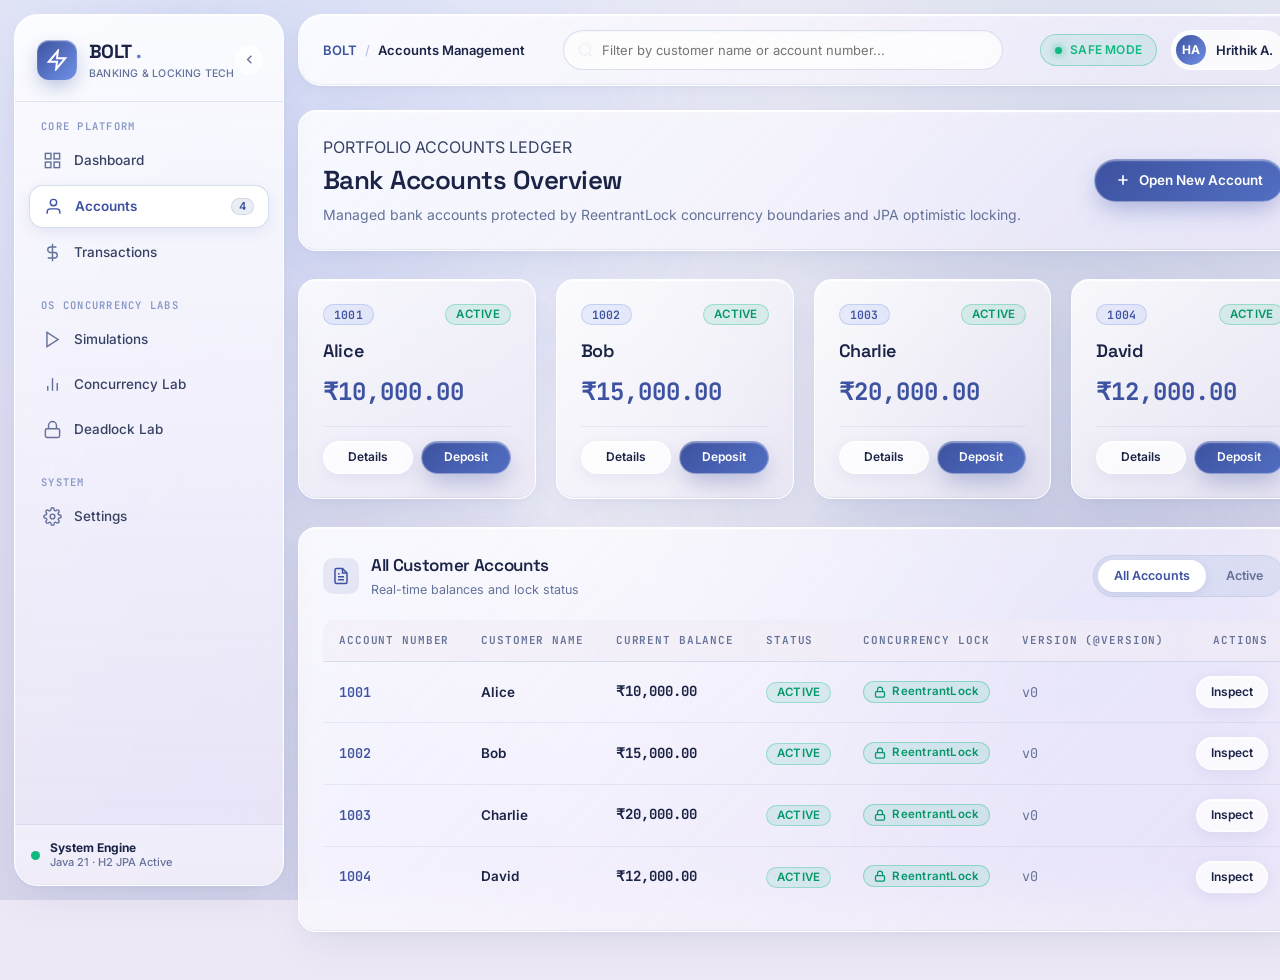
==== frontend/accounts.html @ e5c7e0c7 "Initial commit: Complete multithreaded banking and ATM simulation system (BOLT)" ====
<!DOCTYPE html>
<html lang="en">
<head>
  <meta charset="UTF-8">
  <meta name="viewport" content="width=device-width, initial-scale=1.0">
  <title>Accounts — BOLT Banking Operations</title>

  <link rel="preconnect" href="https://fonts.googleapis.com">
  <link rel="preconnect" href="https://fonts.gstatic.com" crossorigin>
  <link href="https://fonts.googleapis.com/css2?family=Inter:wght@400;500;600;700&family=JetBrains+Mono:wght@400;500;600&family=Space+Grotesk:wght@500;600;700&display=swap" rel="stylesheet">

  <link rel="stylesheet" href="css/base.css">
  <link rel="stylesheet" href="css/layout.css">
  <link rel="stylesheet" href="css/components.css">
  <link rel="stylesheet" href="css/dashboard.css">
  <link rel="stylesheet" href="css/animations.css">
  <link rel="stylesheet" href="css/responsive.css">
</head>
<body>

  <div class="apple-glass-bg" aria-hidden="true">
    <div class="glass-orb glass-orb-1"></div>
    <div class="glass-orb glass-orb-2"></div>
    <div class="glass-orb glass-orb-3"></div>
  </div>

  <div class="sidebar-backdrop"></div>

  <div class="app-layout">
    <!-- Sidebar -->
    <aside class="sidebar">
      <div class="sidebar-header">
        <a href="index.html" class="brand-link">
          <div class="brand-icon">
            <svg width="22" height="22" viewBox="0 0 24 24" fill="none" stroke="currentColor" stroke-width="2.2">
              <polygon points="13 2 3 14 12 14 11 22 21 10 12 10 13 2"></polygon>
            </svg>
          </div>
          <div class="brand-text">
            <span class="brand-title">BOLT<span class="accent">.</span></span>
            <span class="brand-subtitle">Banking & Locking Tech</span>
          </div>
        </a>
        <button class="sidebar-collapse-btn">
          <svg width="15" height="15" viewBox="0 0 24 24" fill="none" stroke="currentColor" stroke-width="2.2"><polyline points="15 18 9 12 15 6"></polyline></svg>
        </button>
      </div>

      <nav class="sidebar-nav">
        <div>
          <div class="nav-group-label">Core Platform</div>
          <ul class="nav-list">
            <li class="nav-item">
              <a href="index.html">
                <svg viewBox="0 0 24 24" fill="none" stroke="currentColor"><rect x="3" y="3" width="7" height="7"></rect><rect x="14" y="3" width="7" height="7"></rect><rect x="14" y="14" width="7" height="7"></rect><rect x="3" y="14" width="7" height="7"></rect></svg>
                <span class="nav-label">Dashboard</span>
              </a>
            </li>
            <li class="nav-item">
              <a href="accounts.html" class="active">
                <svg viewBox="0 0 24 24" fill="none" stroke="currentColor"><path d="M20 21v-2a4 4 0 0 0-4-4H8a4 4 0 0 0-4 4v2"></path><circle cx="12" cy="7" r="4"></circle></svg>
                <span class="nav-label">Accounts</span>
                <span class="badge">4</span>
              </a>
            </li>
            <li class="nav-item">
              <a href="transactions.html">
                <svg viewBox="0 0 24 24" fill="none" stroke="currentColor"><line x1="12" y1="1" x2="12" y2="23"></line><path d="M17 5H9.5a3.5 3.5 0 0 0 0 7h5a3.5 3.5 0 0 1 0 7H6"></path></svg>
                <span class="nav-label">Transactions</span>
              </a>
            </li>
          </ul>
        </div>

        <div>
          <div class="nav-group-label">OS Concurrency Labs</div>
          <ul class="nav-list">
            <li class="nav-item">
              <a href="simulations.html">
                <svg viewBox="0 0 24 24" fill="none" stroke="currentColor"><polygon points="5 3 19 12 5 21 5 3"></polygon></svg>
                <span class="nav-label">Simulations</span>
              </a>
            </li>
            <li class="nav-item">
              <a href="concurrency.html">
                <svg viewBox="0 0 24 24" fill="none" stroke="currentColor"><path d="M18 20V10"></path><path d="M12 20V4"></path><path d="M6 20v-6"></path></svg>
                <span class="nav-label">Concurrency Lab</span>
              </a>
            </li>
            <li class="nav-item">
              <a href="deadlock.html">
                <svg viewBox="0 0 24 24" fill="none" stroke="currentColor"><rect x="3" y="11" width="18" height="11" rx="2" ry="2"></rect><path d="M7 11V7a5 5 0 0 1 10 0v4"></path></svg>
                <span class="nav-label">Deadlock Lab</span>
              </a>
            </li>
          </ul>
        </div>

        <div>
          <div class="nav-group-label">System</div>
          <ul class="nav-list">
            <li class="nav-item">
              <a href="settings.html">
                <svg viewBox="0 0 24 24" fill="none" stroke="currentColor"><circle cx="12" cy="12" r="3"></circle><path d="M19.4 15a1.65 1.65 0 0 0 .33 1.82l.06.06a2 2 0 0 1 0 2.83 2 2 0 0 1-2.83 0l-.06-.06a1.65 1.65 0 0 0-1.82-.33 1.65 1.65 0 0 0-1 1.51V21a2 2 0 0 1-2 2 2 2 0 0 1-2-2v-.09A1.65 1.65 0 0 0 9 19.4a1.65 1.65 0 0 0-1.82.33l-.06.06a2 2 0 0 1-2.83 0 2 2 0 0 1 0-2.83l.06-.06a1.65 1.65 0 0 0 .33-1.82 1.65 1.65 0 0 0-1.51-1H3a2 2 0 0 1-2-2 2 2 0 0 1 2-2h.09A1.65 1.65 0 0 0 4.6 9a1.65 1.65 0 0 0-.33-1.82l-.06-.06a2 2 0 0 1 0-2.83 2 2 0 0 1 2.83 0l.06.06a1.65 1.65 0 0 0 1.82.33H9a1.65 1.65 0 0 0 1-1.51V3a2 2 0 0 1 2-2 2 2 0 0 1 2 2v.09a1.65 1.65 0 0 0 1 1.51 1.65 1.65 0 0 0 1.82-.33l.06-.06a2 2 0 0 1 2.83 0 2 2 0 0 1 0 2.83l-.06.06a1.65 1.65 0 0 0-.33 1.82V9a1.65 1.65 0 0 0 1.51 1H21a2 2 0 0 1 2 2 2 2 0 0 1-2 2h-.09a1.65 1.65 0 0 0-1.51 1z"></path></svg>
                <span class="nav-label">Settings</span>
              </a>
            </li>
          </ul>
        </div>
      </nav>

      <div class="sidebar-footer">
        <div class="system-status-indicator">
          <div class="status-dot-pulse"></div>
          <div class="system-status-text">
            <strong>System Engine</strong>
            Java 21 · H2 JPA Active
          </div>
        </div>
      </div>
    </aside>

    <!-- Main Content Area -->
    <div class="main-wrapper">
      <header class="topbar">
        <div class="topbar-left">
          <button class="mobile-menu-btn" aria-label="Open Navigation">
            <svg width="20" height="20" viewBox="0 0 24 24" fill="none" stroke="currentColor" stroke-width="2"><line x1="3" y1="12" x2="21" y2="12"></line><line x1="3" y1="6" x2="21" y2="6"></line><line x1="3" y1="18" x2="21" y2="18"></line></svg>
          </button>
          <div class="breadcrumbs">
            <span class="crumb-root">BOLT</span>
            <span class="crumb-separator">/</span>
            <span class="crumb-current">Accounts Management</span>
          </div>
        </div>

        <div class="topbar-center">
          <div class="global-search-wrapper">
            <svg class="search-icon" viewBox="0 0 24 24" fill="none" stroke="currentColor" stroke-width="2"><circle cx="11" cy="11" r="8"></circle><line x1="21" y1="21" x2="16.65" y2="16.65"></line></svg>
            <input type="text" class="search-input" id="accountSearchInput" placeholder="Filter by customer name or account number...">
          </div>
        </div>

        <div class="topbar-right">
          <div class="mode-indicator-pill safe">
            <span class="mode-indicator-dot"></span>
            <span class="mode-text">SAFE MODE</span>
          </div>
          <div class="user-avatar-btn">
            <div class="avatar-img">HA</div>
            <span class="avatar-name">Hrithik A.</span>
          </div>
        </div>
      </header>

      <main class="content-container">

        <!-- Page Header Banner -->
        <section class="glass-card animate-fade-in-up" style="margin-bottom: 28px; display: flex; justify-content: space-between; align-items: center; flex-wrap: wrap; gap: 20px;">
          <div>
            <span class="eyebrow" style="margin-bottom: 6px;">PORTFOLIO ACCOUNTS LEDGER</span>
            <h2 style="font-size: 26px; color: var(--text-heading);">Bank Accounts Overview</h2>
            <p style="font-size: 14px; color: var(--text-muted); margin-top: 4px;">Managed bank accounts protected by ReentrantLock concurrency boundaries and JPA optimistic locking.</p>
          </div>
          <div style="display: flex; gap: 12px;">
            <button class="btn btn-primary" onclick="openModal('createAccountModal')">
              <svg width="16" height="16" viewBox="0 0 24 24" fill="none" stroke="currentColor" stroke-width="2.5"><line x1="12" y1="5" x2="12" y2="19"></line><line x1="5" y1="12" x2="19" y2="12"></line></svg>
              Open New Account
            </button>
          </div>
        </section>

        <!-- Account Cards Grid -->
        <section class="stats-grid animate-fade-in-up delay-1" id="accountCardsGrid">
          <!-- Dynamically populated or rendered -->
        </section>

        <!-- Detailed Accounts Table Card -->
        <section class="glass-card animate-fade-in-up delay-2">
          <div class="card-header">
            <div class="card-title-group">
              <div class="card-icon">
                <svg width="18" height="18" viewBox="0 0 24 24" fill="none" stroke="currentColor" stroke-width="2"><path d="M14 2H6a2 2 0 0 0-2 2v16a2 2 0 0 0 2 2h12a2 2 0 0 0 2-2V8z"></path><polyline points="14 2 14 8 20 8"></polyline><line x1="16" y1="13" x2="8" y2="13"></line><line x1="16" y1="17" x2="8" y2="17"></line><polyline points="10 9 9 9 8 9"></polyline></svg>
              </div>
              <div>
                <h3 class="card-title">All Customer Accounts</h3>
                <p class="card-subtitle">Real-time balances and lock status</p>
              </div>
            </div>
            <div class="segmented-control">
              <button class="segmented-btn active" onclick="filterAccounts('ALL')">All Accounts</button>
              <button class="segmented-btn" onclick="filterAccounts('ACTIVE')">Active</button>
            </div>
          </div>

          <div class="table-responsive">
            <table class="glass-table">
              <thead>
                <tr>
                  <th>Account Number</th>
                  <th>Customer Name</th>
                  <th>Current Balance</th>
                  <th>Status</th>
                  <th>Concurrency Lock</th>
                  <th>Version (@Version)</th>
                  <th style="text-align: right;">Actions</th>
                </tr>
              </thead>
              <tbody id="accountsTableBody">
                <!-- Dynamically rendered -->
              </tbody>
            </table>
          </div>
        </section>

      </main>
    </div>
  </div>

  <!-- Create Account Modal -->
  <div class="modal-overlay" id="createAccountModal">
    <div class="modal-container">
      <div class="modal-header">
        <h3 class="modal-title">Open New Bank Account</h3>
        <button class="modal-close-btn">✕</button>
      </div>
      <form id="createAccountForm">
        <div class="modal-body">
          <div class="form-group">
            <label class="form-label">Account Number</label>
            <input type="text" class="glass-input mono" id="newAccNumber" placeholder="e.g. 1005" required>
          </div>
          <div class="form-group">
            <label class="form-label">Customer Name</label>
            <input type="text" class="glass-input" id="newCustomerName" placeholder="e.g. Elena Rostova" required>
          </div>
          <div class="form-group">
            <label class="form-label">Initial Deposit (₹)</label>
            <div class="currency-input-group">
              <span class="currency-symbol">₹</span>
              <input type="number" step="0.01" min="0" class="glass-input" id="newInitialBalance" placeholder="5000.00" required>
            </div>
          </div>
        </div>
        <div class="modal-footer">
          <button type="button" class="btn btn-ghost" onclick="closeModal('createAccountModal')">Cancel</button>
          <button type="submit" class="btn btn-primary">Create Account</button>
        </div>
      </form>
    </div>
  </div>

  <!-- Account Details Modal -->
  <div class="modal-overlay" id="accountDetailsModal">
    <div class="modal-container">
      <div class="modal-header">
        <h3 class="modal-title" id="detailsModalTitle">Account Details</h3>
        <button class="modal-close-btn">✕</button>
      </div>
      <div class="modal-body" id="detailsModalBody">
        <!-- Injected dynamically -->
      </div>
      <div class="modal-footer">
        <button class="btn btn-primary" onclick="closeModal('accountDetailsModal')">Close</button>
      </div>
    </div>
  </div>

  <div class="toast-container"></div>

  <script src="js/app.js"></script>
  <script src="js/navigation.js"></script>
  <script src="js/ui.js"></script>
  <script>
    let allAccountsData = [];

    document.addEventListener('DOMContentLoaded', async () => {
      await loadAccountsData();
      initAccountSearch();
    });

    async function loadAccountsData() {
      allAccountsData = await BoltApi.getAccounts();
      renderAccountCards(allAccountsData);
      renderAccountsTable(allAccountsData);
    }

    function renderAccountCards(accounts) {
      const grid = document.getElementById('accountCardsGrid');
      if (!grid) return;

      grid.innerHTML = accounts.map(a => `
        <div class="glass-card glass-card-interactive">
          <div style="display: flex; justify-content: space-between; align-items: flex-start; margin-bottom: 12px;">
            <span class="badge badge-type" style="font-family: 'JetBrains Mono', monospace;">${a.accountNumber}</span>
            <span class="badge badge-success">${a.accountStatus}</span>
          </div>
          <h3 style="font-size: 18px; margin-bottom: 4px; color: var(--text-heading);">${a.customerName}</h3>
          <div style="font-family: 'JetBrains Mono', monospace; font-size: 24px; font-weight: 700; color: var(--c-sapphire); margin: 8px 0 16px 0;">
            ${formatCurrency(a.balance)}
          </div>
          <div style="display: flex; gap: 8px; border-top: 1px solid rgba(173,187,218,0.25); padding-top: 14px;">
            <button class="btn btn-ghost btn-sm" style="flex: 1;" onclick="viewAccountDetails('${a.accountNumber}')">Details</button>
            <button class="btn btn-primary btn-sm" style="flex: 1;" onclick="quickDeposit('${a.accountNumber}')">Deposit</button>
          </div>
        </div>
      `).join('');
    }

    function renderAccountsTable(accounts) {
      const tbody = document.getElementById('accountsTableBody');
      if (!tbody) return;

      tbody.innerHTML = accounts.map(a => `
        <tr>
          <td class="mono" style="font-weight: 600; color: var(--c-sapphire);">${a.accountNumber}</td>
          <td style="font-weight: 600; color: var(--text-heading);">${a.customerName}</td>
          <td class="mono" style="font-weight: 700; font-size: 14px; color: var(--text-heading);">${formatCurrency(a.balance)}</td>
          <td><span class="badge badge-success">${a.accountStatus}</span></td>
          <td>
            <span class="badge badge-safe">
              <svg width="12" height="12" viewBox="0 0 24 24" fill="none" stroke="currentColor" stroke-width="2.5"><rect x="3" y="11" width="18" height="11" rx="2" ry="2"></rect><path d="M7 11V7a5 5 0 0 1 10 0v4"></path></svg>
              ReentrantLock
            </span>
          </td>
          <td class="mono" style="color: var(--text-muted);">v${a.version !== undefined ? a.version : 0}</td>
          <td style="text-align: right;">
            <button class="btn btn-ghost btn-sm" onclick="viewAccountDetails('${a.accountNumber}')">Inspect</button>
          </td>
        </tr>
      `).join('');
    }

    function initAccountSearch() {
      const input = document.getElementById('accountSearchInput');
      if (!input) return;
      input.addEventListener('input', (e) => {
        const query = e.target.value.toLowerCase().trim();
        const filtered = allAccountsData.filter(a =>
          a.accountNumber.toLowerCase().includes(query) ||
          a.customerName.toLowerCase().includes(query)
        );
        renderAccountCards(filtered);
        renderAccountsTable(filtered);
      });
    }

    function filterAccounts(status) {
      const filtered = status === 'ALL' ? allAccountsData : allAccountsData.filter(a => a.accountStatus === status);
      renderAccountsTable(filtered);
    }

    function viewAccountDetails(accountNumber) {
      const acc = allAccountsData.find(a => a.accountNumber === accountNumber);
      if (!acc) return;

      document.getElementById('detailsModalTitle').textContent = `Account #${acc.accountNumber} — ${acc.customerName}`;
      document.getElementById('detailsModalBody').innerHTML = `
        <div style="display: grid; grid-template-columns: 1fr 1fr; gap: 16px; margin-bottom: 20px;">
          <div class="glass-card-subtle" style="padding: 14px;">
            <div style="font-size: 11px; color: var(--text-muted); text-transform: uppercase;">Current Balance</div>
            <div style="font-size: 22px; font-weight: 700; color: var(--c-sapphire); font-family: 'JetBrains Mono', monospace; margin-top: 4px;">
              ${formatCurrency(acc.balance)}
            </div>
          </div>
          <div class="glass-card-subtle" style="padding: 14px;">
            <div style="font-size: 11px; color: var(--text-muted); text-transform: uppercase;">Status</div>
            <div style="margin-top: 6px;"><span class="badge badge-success">${acc.accountStatus}</span></div>
          </div>
        </div>
        <div style="background: rgba(255,255,255,0.7); border-radius: 12px; padding: 16px; border: 1px solid var(--glass-border);">
          <h4 style="font-size: 14px; margin-bottom: 8px; color: var(--text-heading);">Concurrency Lock Metadata</h4>
          <p style="font-size: 12.5px; color: var(--text-body); line-height: 1.6;">
            • Mutex: <code>java.util.concurrent.locks.ReentrantLock(fair=true)</code><br>
            • Optimistic Locking: <code>@Version Long version = ${acc.version || 0}</code><br>
            • Isolation Level: Database Transaction READ_COMMITTED
          </p>
        </div>
      `;
      openModal('accountDetailsModal');
    }

    function quickDeposit(accountNumber) {
      document.getElementById('depositAccount').value = accountNumber;
      openModal('depositModal');
    }
  </script>
</body>
</html>
---- frontend/css/base.css ----
/* ============================================================
   BOLT — Banking Operations & Locking Technology
   BASE DESIGN SYSTEM & TOKENS
   Visual Identity: Derived from Hrithik's Portfolio
   (Shopify Editions Winter '24 — FOUNDATIONS + Apple Glassmorphism)
   ============================================================ */

:root {
  /* --- Portfolio Master Color Palette --- */
  --c-sapphire: #3D52A0;       /* Royal Sapphire Tech Indigo */
  --c-sapphire-dark: #2F4182;  /* Deep Navy Accent */
  --c-periwinkle: #7091E6;     /* Vibrant Periwinkle Sky Blue */
  --c-heather: #8697C4;        /* Muted Blue Slate / Heather Periwinkle */
  --c-mist: #ADBBDA;           /* Pastel Ice Mist Blue / Lavender Tint */
  --c-lilac-base: #EDE8F5;     /* Pale Lavender White / Lilac Frost Base */

  /* --- Semantic Backgrounds & Surfaces --- */
  --bg-body: #EDE8F5;
  --bg-surface: #F5F2F9;
  --bg-surface-elevated: #FFFFFF;
  --bg-sidebar: linear-gradient(180deg, rgba(255, 255, 255, 0.88) 0%, rgba(237, 232, 245, 0.76) 100%);
  --bg-topbar: linear-gradient(135deg, rgba(255, 255, 255, 0.88) 0%, rgba(237, 232, 245, 0.72) 100%);

  /* --- Typography Colors --- */
  --text-heading: #1B2446;     /* Deep royal navy charcoal */
  --text-body: #374263;        /* Slate indigo charcoal */
  --text-muted: #647299;       /* Muted heather slate */
  --text-on-accent: #FFFFFF;

  /* --- Accent Colors & Glows --- */
  --accent: #3D52A0;
  --accent-hover: #2F4182;
  --accent-vibrant: #7091E6;
  --accent-soft: rgba(61, 82, 160, 0.10);
  --accent-glow: rgba(112, 145, 230, 0.35);
  --mist-accent: #ADBBDA;
  --mist-soft: rgba(173, 187, 218, 0.30);

  /* --- Status / Concurrency Mode Semantics --- */
  --green: #10B981;
  --green-dark: #059669;
  --green-soft: rgba(16, 185, 129, 0.12);
  --green-glow: rgba(16, 185, 129, 0.32);

  --coral: #EF4444;
  --coral-dark: #DC2626;
  --coral-soft: rgba(239, 68, 68, 0.12);
  --coral-glow: rgba(239, 68, 68, 0.30);

  --amber: #F59E0B;
  --amber-soft: rgba(245, 158, 11, 0.14);
  --amber-glow: rgba(245, 158, 11, 0.32);

  --safe-mode: #10B981;
  --safe-mode-bg: rgba(16, 185, 129, 0.10);
  --safe-mode-border: rgba(16, 185, 129, 0.35);

  --unsafe-mode: #EF4444;
  --unsafe-mode-bg: rgba(239, 68, 68, 0.10);
  --unsafe-mode-border: rgba(239, 68, 68, 0.35);

  /* --- Apple Light Premium Glassmorphism Tokens --- */
  --glass-panel: linear-gradient(135deg, rgba(255, 255, 255, 0.84) 0%, rgba(237, 232, 245, 0.68) 100%);
  --glass-panel-subtle: linear-gradient(135deg, rgba(255, 255, 255, 0.68) 0%, rgba(237, 232, 245, 0.45) 100%);
  --glass-panel-hover: linear-gradient(135deg, rgba(255, 255, 255, 0.95) 0%, rgba(237, 232, 245, 0.84) 100%);
  --glass-panel-active: linear-gradient(135deg, rgba(255, 255, 255, 0.98) 0%, rgba(242, 238, 250, 0.92) 100%);

  --glass-border: rgba(255, 255, 255, 0.92);
  --glass-border-subtle: rgba(173, 187, 218, 0.45);
  --glass-border-hover: rgba(112, 145, 230, 0.55);

  --glass-blur: blur(24px) saturate(190%) contrast(102%);
  --glass-blur-heavy: blur(36px) saturate(200%) contrast(105%);
  --glass-blur-subtle: blur(14px) saturate(160%);

  --glass-shadow: 0 16px 42px -10px rgba(61, 82, 160, 0.12), 0 2px 8px -2px rgba(61, 82, 160, 0.06);
  --glass-shadow-hover: 0 26px 58px -12px rgba(112, 145, 230, 0.28), 0 6px 20px -2px rgba(61, 82, 160, 0.10);
  --glass-shadow-sm: 0 6px 18px -4px rgba(61, 82, 160, 0.08), 0 1px 3px rgba(61, 82, 160, 0.04);
  --glass-shadow-lg: 0 32px 72px -16px rgba(61, 82, 160, 0.22), 0 8px 28px -4px rgba(61, 82, 160, 0.08);

  --glass-highlight: inset 0 1px 1.5px 0 rgba(255, 255, 255, 0.98), inset 0 -1px 1px 0 rgba(134, 151, 196, 0.16);
  --glass-highlight-hover: inset 0 1px 2px 0 rgba(255, 255, 255, 1), inset 0 -1px 1px 0 rgba(61, 82, 160, 0.20);

  /* --- Geometry & Transitions --- */
  --radius-xl: 24px;
  --radius: 18px;
  --radius-md: 14px;
  --radius-sm: 10px;
  --radius-pill: 9999px;

  --ease-apple: cubic-bezier(0.16, 1, 0.3, 1);
  --transition-fast: 0.18s var(--ease-apple);
  --transition-normal: 0.28s var(--ease-apple);
  --transition-slow: 0.45s var(--ease-apple);

  --sidebar-width: 270px;
  --sidebar-collapsed-width: 82px;
  --topbar-height: 72px;
  --max-content-width: 1440px;
}

/* --- Universal Reset & Box Sizing --- */
*, *::before, *::after {
  margin: 0;
  padding: 0;
  box-sizing: border-box;
}

html {
  scroll-behavior: smooth;
  -webkit-font-smoothing: antialiased;
  -moz-osx-font-smoothing: grayscale;
}

body {
  background-color: var(--bg-body);
  background-image:
    radial-gradient(circle at 14% 10%, rgba(112, 145, 230, 0.22), transparent 45%),
    radial-gradient(circle at 86% 16%, rgba(173, 187, 218, 0.42), transparent 48%),
    radial-gradient(circle at 50% 48%, rgba(255, 255, 255, 0.65), transparent 55%),
    radial-gradient(circle at 85% 72%, rgba(61, 82, 160, 0.16), transparent 42%),
    radial-gradient(circle at 15% 85%, rgba(173, 187, 218, 0.35), transparent 46%),
    linear-gradient(180deg, #F6F4FA 0%, #EDE8F5 45%, #E3DDF0 100%);
  background-attachment: fixed;
  color: var(--text-body);
  font-family: 'Inter', -apple-system, BlinkMacSystemFont, "SF Pro Display", "SF Pro Text", "Segoe UI", Roboto, Helvetica, Arial, sans-serif;
  line-height: 1.55;
  min-height: 100vh;
  overflow-x: hidden;
  position: relative;
}

::selection {
  background: rgba(112, 145, 230, 0.30);
  color: var(--text-heading);
}

/* --- Typography Hierarchy --- */
h1, h2, h3, h4, h5, h6 {
  font-family: 'Space Grotesk', -apple-system, BlinkMacSystemFont, sans-serif;
  font-weight: 600;
  letter-spacing: -0.02em;
  color: var(--text-heading);
}

.mono {
  font-family: 'JetBrains Mono', SFMono-Regular, Menlo, Monaco, Consolas, monospace;
}

a {
  color: inherit;
  text-decoration: none;
}

button {
  background: none;
  border: none;
  font: inherit;
  cursor: pointer;
  color: inherit;
}

input, select, textarea {
  font: inherit;
  color: inherit;
}

/* --- Apple-style Custom Scrollbar --- */
::-webkit-scrollbar {
  width: 8px;
  height: 8px;
}
::-webkit-scrollbar-track {
  background: transparent;
}
::-webkit-scrollbar-thumb {
  background: rgba(134, 151, 196, 0.40);
  border-radius: 9999px;
  border: 2px solid transparent;
  background-clip: content-box;
}
::-webkit-scrollbar-thumb:hover {
  background: rgba(112, 145, 230, 0.75);
  border-radius: 9999px;
  border: 2px solid transparent;
  background-clip: content-box;
}

/* --- Ambient Fluid Glass Orbs --- */
.apple-glass-bg {
  position: fixed;
  inset: 0;
  pointer-events: none;
  z-index: 0;
  overflow: hidden;
}

.glass-orb {
  position: absolute;
  border-radius: 50%;
  filter: blur(100px);
  opacity: 0.35;
  pointer-events: none;
  will-change: transform;
}

.glass-orb-1 {
  width: 580px;
  height: 580px;
  top: -120px;
  left: 6%;
  background: radial-gradient(circle, rgba(112, 145, 230, 0.34) 0%, rgba(112, 145, 230, 0.10) 65%, transparent 100%);
  animation: floatOrb1 20s ease-in-out infinite alternate;
}

.glass-orb-2 {
  width: 640px;
  height: 640px;
  top: 34%;
  right: 2%;
  background: radial-gradient(circle, rgba(173, 187, 218, 0.50) 0%, rgba(173, 187, 218, 0.16) 65%, transparent 100%);
  animation: floatOrb2 24s ease-in-out infinite alternate;
}

.glass-orb-3 {
  width: 520px;
  height: 520px;
  bottom: 2%;
  left: 12%;
  background: radial-gradient(circle, rgba(61, 82, 160, 0.22) 0%, rgba(61, 82, 160, 0.06) 60%, transparent 100%);
  animation: floatOrb3 22s ease-in-out infinite alternate;
}

@keyframes floatOrb1 {
  0% { transform: translate(0, 0) scale(1); }
  100% { transform: translate(60px, 40px) scale(1.10); }
}
@keyframes floatOrb2 {
  0% { transform: translate(0, 0) scale(1); }
  100% { transform: translate(-50px, -40px) scale(1.08); }
}
@keyframes floatOrb3 {
  0% { transform: translate(0, 0) scale(1); }
  100% { transform: translate(45px, -30px) scale(1.12); }
}

/* Reduced Motion Support */
@media (prefers-reduced-motion: reduce) {
  *, *::before, *::after {
    animation-duration: 0.01ms !important;
    animation-iteration-count: 1 !important;
    transition-duration: 0.01ms !important;
    scroll-behavior: auto !important;
  }
  .glass-orb {
    animation: none !important;
  }
}
---- frontend/css/layout.css ----
/* ============================================================
   BOLT — Banking Operations & Locking Technology
   LAYOUT SYSTEM (Sidebar, Top Navigation, Content Area)
   Apple-inspired Glass Dock & macOS Layout
   ============================================================ */

.app-layout {
  display: flex;
  min-height: 100vh;
  position: relative;
  z-index: 1;
}

/* ============================================================
   A. SIDEBAR (Refined Vertical Glass Dock)
   ============================================================ */
.sidebar {
  width: var(--sidebar-width);
  height: calc(100vh - 28px);
  position: fixed;
  top: 14px;
  left: 14px;
  bottom: 14px;
  background: var(--bg-sidebar);
  backdrop-filter: var(--glass-blur);
  -webkit-backdrop-filter: var(--glass-blur);
  border: 1px solid var(--glass-border);
  border-radius: var(--radius-xl);
  box-shadow: var(--glass-shadow), var(--glass-highlight);
  display: flex;
  flex-direction: column;
  z-index: 100;
  transition: width var(--transition-normal), transform var(--transition-normal);
  overflow: hidden;
  user-select: none;
}

/* Specular Hairline Highlight at top of Sidebar */
.sidebar::before {
  content: '';
  position: absolute;
  top: 0;
  left: 0;
  right: 0;
  height: 1px;
  background: linear-gradient(90deg, transparent 0%, rgba(255, 255, 255, 0.95) 20%, rgba(255, 255, 255, 1) 50%, rgba(255, 255, 255, 0.95) 80%, transparent 100%);
  pointer-events: none;
  z-index: 2;
}

/* Sidebar Brand Header */
.sidebar-header {
  padding: 22px 20px 18px 22px;
  display: flex;
  align-items: center;
  justify-content: space-between;
  border-bottom: 1px solid rgba(173, 187, 218, 0.35);
  position: relative;
}

.brand-link {
  display: flex;
  align-items: center;
  gap: 12px;
  text-decoration: none;
}

.brand-icon {
  width: 40px;
  height: 40px;
  border-radius: 12px;
  background: linear-gradient(135deg, var(--c-sapphire) 0%, var(--c-periwinkle) 100%);
  display: flex;
  align-items: center;
  justify-content: center;
  color: #FFFFFF;
  box-shadow: 0 8px 20px -3px rgba(61, 82, 160, 0.38), inset 0 1px 1.5px rgba(255, 255, 255, 0.65);
  flex-shrink: 0;
  transition: transform var(--transition-fast);
}

.brand-link:hover .brand-icon {
  transform: scale(1.05) rotate(-2deg);
}

.brand-text {
  display: flex;
  flex-direction: column;
  overflow: hidden;
  white-space: nowrap;
}

.brand-title {
  font-family: 'Space Grotesk', sans-serif;
  font-size: 19px;
  font-weight: 700;
  letter-spacing: -0.03em;
  color: var(--text-heading);
  display: flex;
  align-items: center;
  gap: 4px;
}

.brand-title .accent {
  background: linear-gradient(135deg, var(--c-sapphire) 0%, var(--c-periwinkle) 100%);
  -webkit-background-clip: text;
  -webkit-text-fill-color: transparent;
}

.brand-subtitle {
  font-size: 10.5px;
  font-weight: 500;
  color: var(--text-muted);
  letter-spacing: 0.02em;
  text-transform: uppercase;
}

/* Sidebar Collapse Toggle */
.sidebar-collapse-btn {
  width: 28px;
  height: 28px;
  border-radius: 50%;
  display: flex;
  align-items: center;
  justify-content: center;
  color: var(--text-muted);
  background: rgba(255, 255, 255, 0.65);
  border: 1px solid rgba(255, 255, 255, 0.90);
  transition: all var(--transition-fast);
}

.sidebar-collapse-btn:hover {
  background: #FFFFFF;
  color: var(--c-sapphire);
  transform: scale(1.08);
  box-shadow: 0 4px 12px rgba(61, 82, 160, 0.12);
}

/* Sidebar Navigation Items */
.sidebar-nav {
  flex: 1;
  padding: 16px 14px;
  overflow-y: auto;
  display: flex;
  flex-direction: column;
  gap: 24px;
}

.nav-group-label {
  font-family: 'JetBrains Mono', monospace;
  font-size: 10.5px;
  font-weight: 600;
  text-transform: uppercase;
  letter-spacing: 0.12em;
  color: var(--c-heather);
  padding: 0 12px 6px 12px;
  white-space: nowrap;
}

.nav-list {
  list-style: none;
  display: flex;
  flex-direction: column;
  gap: 4px;
}

.nav-item a {
  display: flex;
  align-items: center;
  gap: 12px;
  padding: 10px 14px;
  border-radius: var(--radius-md);
  font-size: 13.5px;
  font-weight: 500;
  color: var(--text-body);
  position: relative;
  transition: all var(--transition-fast);
  white-space: nowrap;
}

.nav-item a svg {
  width: 19px;
  height: 19px;
  flex-shrink: 0;
  stroke-width: 1.8;
  color: var(--text-muted);
  transition: color var(--transition-fast), transform var(--transition-fast);
}

.nav-item a:hover {
  background: rgba(255, 255, 255, 0.85);
  color: var(--text-heading);
  transform: translateX(3px);
  box-shadow: 0 4px 14px -2px rgba(61, 82, 160, 0.08), inset 0 1px 0 rgba(255, 255, 255, 1);
}

.nav-item a:hover svg {
  color: var(--c-sapphire);
  transform: scale(1.08);
}

.nav-item a.active {
  background: #FFFFFF;
  color: var(--c-sapphire);
  font-weight: 600;
  box-shadow: 0 4px 16px -2px rgba(61, 82, 160, 0.14), inset 0 1px 1.5px rgba(255, 255, 255, 1);
  border: 1px solid rgba(173, 187, 218, 0.50);
}

.nav-item a.active svg {
  color: var(--c-sapphire);
}

.nav-item a .badge {
  margin-left: auto;
  font-size: 11px;
  font-weight: 600;
  padding: 2px 7px;
  border-radius: 9999px;
  background: var(--accent-soft);
  color: var(--c-sapphire);
  border: 1px solid rgba(61, 82, 160, 0.15);
}

/* Sidebar Footer Profile / Quick Mode */
.sidebar-footer {
  padding: 16px;
  border-top: 1px solid rgba(173, 187, 218, 0.35);
  background: rgba(255, 255, 255, 0.35);
  display: flex;
  align-items: center;
  justify-content: space-between;
}

.system-status-indicator {
  display: flex;
  align-items: center;
  gap: 10px;
}

.status-dot-pulse {
  width: 9px;
  height: 9px;
  border-radius: 50%;
  background: var(--green);
  box-shadow: 0 0 0 0 rgba(16, 185, 129, 0.7);
  animation: pulseGreen 2s infinite;
}

.system-status-text {
  font-size: 11px;
  color: var(--text-muted);
  font-weight: 500;
  line-height: 1.2;
}

.system-status-text strong {
  display: block;
  color: var(--text-heading);
  font-size: 12px;
}

/* Collapsed Sidebar State */
.sidebar.collapsed {
  width: var(--sidebar-collapsed-width);
}

.sidebar.collapsed .brand-text,
.sidebar.collapsed .nav-group-label,
.sidebar.collapsed .nav-label,
.sidebar.collapsed .badge,
.sidebar.collapsed .system-status-text {
  display: none;
}

.sidebar.collapsed .sidebar-header {
  padding: 22px 14px;
  justify-content: center;
}

.sidebar.collapsed .sidebar-collapse-btn {
  display: none;
}

.sidebar.collapsed .nav-item a {
  justify-content: center;
  padding: 12px;
}

.sidebar.collapsed .sidebar-footer {
  justify-content: center;
}

/* ============================================================
   B. TOP NAVIGATION (Floating Apple Glass Header Dock)
   ============================================================ */
.topbar {
  height: var(--topbar-height);
  position: sticky;
  top: 14px;
  z-index: 90;
  margin-bottom: 24px;
  padding: 0 24px;
  display: flex;
  align-items: center;
  justify-content: space-between;
  background: var(--bg-topbar);
  backdrop-filter: var(--glass-blur);
  -webkit-backdrop-filter: var(--glass-blur);
  border: 1px solid var(--glass-border);
  border-radius: var(--radius-xl);
  box-shadow: var(--glass-shadow-sm), var(--glass-highlight);
  transition: all var(--transition-normal);
}

.topbar::before {
  content: '';
  position: absolute;
  top: 0;
  left: 0;
  right: 0;
  height: 1px;
  background: linear-gradient(90deg, transparent 0%, rgba(255, 255, 255, 0.95) 20%, rgba(255, 255, 255, 1) 50%, rgba(255, 255, 255, 0.95) 80%, transparent 100%);
  pointer-events: none;
}

.topbar-left {
  display: flex;
  align-items: center;
  gap: 16px;
}

.mobile-menu-btn {
  display: none;
  width: 38px;
  height: 38px;
  border-radius: 50%;
  background: rgba(255, 255, 255, 0.85);
  border: 1px solid var(--glass-border);
  color: var(--text-heading);
  align-items: center;
  justify-content: center;
  box-shadow: 0 2px 8px rgba(61, 82, 160, 0.08);
}

.breadcrumbs {
  display: flex;
  align-items: center;
  gap: 8px;
  font-size: 13px;
  color: var(--text-muted);
}

.breadcrumbs .crumb-root {
  color: var(--c-sapphire);
  font-weight: 600;
}

.breadcrumbs .crumb-separator {
  color: var(--c-mist);
}

.breadcrumbs .crumb-current {
  color: var(--text-heading);
  font-weight: 600;
}

.topbar-center {
  flex: 1;
  max-width: 440px;
  margin: 0 24px;
}

.global-search-wrapper {
  position: relative;
  width: 100%;
}

.search-icon {
  position: absolute;
  left: 14px;
  top: 50%;
  transform: translateY(-50%);
  color: var(--text-muted);
  width: 17px;
  height: 17px;
  pointer-events: none;
}

.search-input {
  width: 100%;
  padding: 9px 38px 9px 38px;
  background: rgba(255, 255, 255, 0.70);
  border: 1px solid rgba(173, 187, 218, 0.45);
  border-radius: var(--radius-pill);
  font-size: 13px;
  color: var(--text-heading);
  backdrop-filter: blur(12px);
  transition: all var(--transition-fast);
  box-shadow: inset 0 1px 2px rgba(61, 82, 160, 0.04);
}

.search-input:focus {
  outline: none;
  background: #FFFFFF;
  border-color: var(--c-periwinkle);
  box-shadow: 0 0 0 3px rgba(112, 145, 230, 0.22), 0 4px 14px rgba(61, 82, 160, 0.08);
}

.search-shortcut {
  position: absolute;
  right: 12px;
  top: 50%;
  transform: translateY(-50%);
  font-family: 'JetBrains Mono', monospace;
  font-size: 10.5px;
  font-weight: 600;
  color: var(--text-muted);
  background: rgba(173, 187, 218, 0.25);
  padding: 2px 6px;
  border-radius: 4px;
  pointer-events: none;
}

.topbar-right {
  display: flex;
  align-items: center;
  gap: 14px;
}

/* Mode Indicator Pill */
.mode-indicator-pill {
  display: inline-flex;
  align-items: center;
  gap: 8px;
  padding: 6px 14px;
  border-radius: var(--radius-pill);
  font-size: 12px;
  font-weight: 600;
  letter-spacing: 0.02em;
  transition: all var(--transition-fast);
  cursor: pointer;
  border: 1px solid transparent;
}

.mode-indicator-pill.safe {
  background: var(--safe-mode-bg);
  color: var(--safe-mode);
  border-color: var(--safe-mode-border);
}

.mode-indicator-pill.unsafe {
  background: var(--unsafe-mode-bg);
  color: var(--unsafe-mode);
  border-color: var(--unsafe-mode-border);
}

.mode-indicator-dot {
  width: 7px;
  height: 7px;
  border-radius: 50%;
  background: currentColor;
}

.mode-indicator-pill.safe .mode-indicator-dot {
  box-shadow: 0 0 8px var(--green);
}

.mode-indicator-pill.unsafe .mode-indicator-dot {
  box-shadow: 0 0 8px var(--coral);
}

/* Topbar Action Buttons */
.topbar-icon-btn {
  width: 38px;
  height: 38px;
  display: flex;
  align-items: center;
  justify-content: center;
  border-radius: 50%;
  background: rgba(255, 255, 255, 0.78);
  border: 1px solid var(--glass-border);
  color: var(--text-body);
  position: relative;
  transition: all var(--transition-fast);
  box-shadow: 0 2px 6px rgba(61, 82, 160, 0.06);
}

.topbar-icon-btn:hover {
  background: #FFFFFF;
  color: var(--c-sapphire);
  transform: translateY(-2px);
  box-shadow: 0 6px 18px rgba(112, 145, 230, 0.25);
  border-color: var(--c-periwinkle);
}

.notification-badge {
  position: absolute;
  top: 7px;
  right: 7px;
  width: 8px;
  height: 8px;
  border-radius: 50%;
  background: var(--c-periwinkle);
  border: 2px solid #FFFFFF;
}

.user-avatar-btn {
  display: flex;
  align-items: center;
  gap: 10px;
  padding: 4px 10px 4px 4px;
  border-radius: var(--radius-pill);
  background: rgba(255, 255, 255, 0.78);
  border: 1px solid var(--glass-border);
  transition: all var(--transition-fast);
}

.user-avatar-btn:hover {
  background: #FFFFFF;
  box-shadow: 0 4px 14px rgba(61, 82, 160, 0.12);
  border-color: var(--c-periwinkle);
}

.avatar-img {
  width: 30px;
  height: 30px;
  border-radius: 50%;
  background: linear-gradient(135deg, var(--c-sapphire) 0%, var(--c-periwinkle) 100%);
  color: #FFFFFF;
  font-size: 12px;
  font-weight: 700;
  display: flex;
  align-items: center;
  justify-content: center;
}

.avatar-name {
  font-size: 13px;
  font-weight: 600;
  color: var(--text-heading);
}

/* ============================================================
   C. MAIN CONTENT AREA
   ============================================================ */
.main-wrapper {
  flex: 1;
  margin-left: calc(var(--sidebar-width) + 28px);
  padding: 14px 28px 48px 0;
  min-height: 100vh;
  transition: margin-left var(--transition-normal);
}

.sidebar.collapsed ~ .main-wrapper {
  margin-left: calc(var(--sidebar-collapsed-width) + 28px);
}

.content-container {
  max-width: var(--max-content-width);
  margin: 0 auto;
}

/* Mobile Sidebar Backdrop */
.sidebar-backdrop {
  display: none;
  position: fixed;
  inset: 0;
  background: rgba(27, 36, 70, 0.35);
  backdrop-filter: blur(8px);
  -webkit-backdrop-filter: blur(8px);
  z-index: 95;
  opacity: 0;
  transition: opacity var(--transition-normal);
}
---- frontend/css/components.css ----
/* ============================================================
   BOLT — Banking Operations & Locking Technology
   COMPONENTS DESIGN SYSTEM
   Frosted Glass Surfaces, Apple-style Inputs, Buttons, Modals, Tables
   ============================================================ */

/* ============================================================
   1. FROSTED GLASS CARDS
   ============================================================ */
.glass-card {
  background: var(--glass-panel);
  backdrop-filter: var(--glass-blur);
  -webkit-backdrop-filter: var(--glass-blur);
  border: 1px solid var(--glass-border);
  border-radius: var(--radius);
  padding: 24px;
  box-shadow: var(--glass-shadow), var(--glass-highlight);
  position: relative;
  overflow: hidden;
  transition: transform var(--transition-normal), box-shadow var(--transition-normal), border-color var(--transition-normal), background var(--transition-normal);
}

/* Apple Specular Edge Hairline Sheen */
.glass-card::before {
  content: '';
  position: absolute;
  top: 0;
  left: 0;
  right: 0;
  height: 1px;
  background: linear-gradient(90deg, transparent 0%, rgba(255, 255, 255, 0.95) 25%, rgba(255, 255, 255, 1) 50%, rgba(255, 255, 255, 0.95) 75%, transparent 100%);
  pointer-events: none;
  z-index: 2;
  border-radius: inherit;
}

.glass-card-subtle {
  background: var(--glass-panel-subtle);
  backdrop-filter: var(--glass-blur-subtle);
  -webkit-backdrop-filter: var(--glass-blur-subtle);
  border: 1px solid var(--glass-border-subtle);
  border-radius: var(--radius-md);
  box-shadow: var(--glass-shadow-sm);
}

.glass-card-interactive:hover {
  transform: translateY(-3px) scale(1.01);
  border-color: rgba(112, 145, 230, 0.50);
  background: var(--glass-panel-hover);
  box-shadow: var(--glass-shadow-hover), var(--glass-highlight-hover);
}

.card-header {
  display: flex;
  align-items: center;
  justify-content: space-between;
  margin-bottom: 20px;
}

.card-title-group {
  display: flex;
  align-items: center;
  gap: 12px;
}

.card-icon {
  width: 36px;
  height: 36px;
  border-radius: 10px;
  background: var(--accent-soft);
  color: var(--c-sapphire);
  display: flex;
  align-items: center;
  justify-content: center;
  flex-shrink: 0;
}

.card-title {
  font-size: 17px;
  font-weight: 600;
  color: var(--text-heading);
}

.card-subtitle {
  font-size: 12.5px;
  color: var(--text-muted);
  margin-top: 2px;
}

/* ============================================================
   2. BUTTONS (Apple Glass Design)
   ============================================================ */
.btn {
  font-family: 'Inter', -apple-system, sans-serif;
  font-weight: 600;
  font-size: 13.5px;
  padding: 10px 20px;
  border-radius: var(--radius-pill);
  cursor: pointer;
  border: 1px solid transparent;
  display: inline-flex;
  align-items: center;
  justify-content: center;
  gap: 8px;
  transition: transform var(--transition-fast), box-shadow var(--transition-fast), background var(--transition-fast), border-color var(--transition-fast), color var(--transition-fast);
  text-decoration: none;
  white-space: nowrap;
  user-select: none;
}

.btn:active {
  transform: scale(0.97);
}

.btn-primary {
  background: linear-gradient(135deg, var(--c-sapphire) 0%, #526EC2 100%);
  color: #FFFFFF;
  border: 1px solid rgba(255, 255, 255, 0.40);
  box-shadow: 0 10px 24px -4px rgba(61, 82, 160, 0.38), inset 0 1px 1.5px rgba(255, 255, 255, 0.45);
}

.btn-primary:hover {
  background: linear-gradient(135deg, #4A63BE 0%, var(--c-periwinkle) 100%);
  transform: translateY(-2px) scale(1.02);
  box-shadow: 0 16px 32px -4px rgba(61, 82, 160, 0.48), 0 0 25px rgba(112, 145, 230, 0.35), inset 0 1px 2px rgba(255, 255, 255, 0.65);
}

.btn-ghost {
  background: rgba(255, 255, 255, 0.74);
  backdrop-filter: blur(20px);
  -webkit-backdrop-filter: blur(20px);
  border: 1px solid rgba(255, 255, 255, 0.95);
  color: var(--text-heading);
  box-shadow: inset 0 1px 1.5px rgba(255, 255, 255, 1), 0 4px 14px rgba(61, 82, 160, 0.08);
}

.btn-ghost:hover {
  border-color: var(--c-periwinkle);
  color: var(--c-sapphire);
  background: #FFFFFF;
  transform: translateY(-2px) scale(1.02);
  box-shadow: 0 10px 24px rgba(112, 145, 230, 0.22), inset 0 1px 2px rgba(255, 255, 255, 1);
}

.btn-safe {
  background: linear-gradient(135deg, #059669 0%, #10B981 100%);
  color: #FFFFFF;
  border: 1px solid rgba(255, 255, 255, 0.40);
  box-shadow: 0 10px 24px -4px rgba(16, 185, 129, 0.38), inset 0 1px 1.5px rgba(255, 255, 255, 0.5);
}

.btn-safe:hover {
  background: linear-gradient(135deg, #10B981 0%, #34D399 100%);
  transform: translateY(-2px) scale(1.02);
  box-shadow: 0 16px 32px -4px rgba(16, 185, 129, 0.45), 0 0 20px rgba(16, 185, 129, 0.3);
}

.btn-unsafe {
  background: linear-gradient(135deg, #DC2626 0%, #EF4444 100%);
  color: #FFFFFF;
  border: 1px solid rgba(255, 255, 255, 0.40);
  box-shadow: 0 10px 24px -4px rgba(239, 68, 68, 0.38), inset 0 1px 1.5px rgba(255, 255, 255, 0.5);
}

.btn-unsafe:hover {
  background: linear-gradient(135deg, #EF4444 0%, #F87171 100%);
  transform: translateY(-2px) scale(1.02);
  box-shadow: 0 16px 32px -4px rgba(239, 68, 68, 0.45), 0 0 20px rgba(239, 68, 68, 0.3);
}

.btn-sm {
  padding: 6px 14px;
  font-size: 12px;
}

.btn-lg {
  padding: 14px 28px;
  font-size: 15px;
}

/* ============================================================
   3. PROMINENT SAFE / UNSAFE TOGGLE SWITCH
   ============================================================ */
.mode-toggle-container {
  display: flex;
  align-items: center;
  background: rgba(255, 255, 255, 0.70);
  backdrop-filter: blur(16px);
  border: 1px solid var(--glass-border);
  border-radius: var(--radius-pill);
  padding: 4px;
  box-shadow: inset 0 1px 3px rgba(61, 82, 160, 0.08), 0 4px 16px rgba(61, 82, 160, 0.06);
  position: relative;
  width: fit-content;
}

.mode-toggle-btn {
  display: flex;
  align-items: center;
  gap: 8px;
  padding: 8px 18px;
  border-radius: var(--radius-pill);
  font-size: 13px;
  font-weight: 600;
  color: var(--text-muted);
  transition: all var(--transition-normal);
  cursor: pointer;
  position: relative;
  z-index: 2;
}

.mode-toggle-btn.active.safe-active {
  background: #FFFFFF;
  color: var(--green-dark);
  box-shadow: 0 4px 14px rgba(16, 185, 129, 0.22), inset 0 1px 1px #FFFFFF;
}

.mode-toggle-btn.active.unsafe-active {
  background: #FFFFFF;
  color: var(--coral-dark);
  box-shadow: 0 4px 14px rgba(239, 68, 68, 0.22), inset 0 1px 1px #FFFFFF;
}

.mode-toggle-icon {
  width: 14px;
  height: 14px;
  border-radius: 50%;
  display: flex;
  align-items: center;
  justify-content: center;
}

.mode-toggle-btn.safe-active .mode-toggle-icon {
  background: var(--green);
}

.mode-toggle-btn.unsafe-active .mode-toggle-icon {
  background: var(--coral);
}

/* ============================================================
   4. BADGES AND STATUS CHIPS
   ============================================================ */
.badge {
  display: inline-flex;
  align-items: center;
  gap: 6px;
  padding: 4px 10px;
  border-radius: var(--radius-pill);
  font-size: 11.5px;
  font-weight: 600;
  letter-spacing: 0.02em;
  line-height: 1;
}

.badge-dot {
  width: 6px;
  height: 6px;
  border-radius: 50%;
  background: currentColor;
}

.badge-success {
  background: var(--green-soft);
  color: var(--green-dark);
  border: 1px solid rgba(16, 185, 129, 0.30);
}

.badge-failed {
  background: var(--coral-soft);
  color: var(--coral-dark);
  border: 1px solid rgba(239, 68, 68, 0.30);
}

.badge-pending {
  background: var(--amber-soft);
  color: #B45309;
  border: 1px solid rgba(245, 158, 11, 0.30);
}

.badge-safe {
  background: rgba(16, 185, 129, 0.12);
  color: #059669;
  border: 1px solid rgba(16, 185, 129, 0.35);
}

.badge-unsafe {
  background: rgba(239, 68, 68, 0.12);
  color: #DC2626;
  border: 1px solid rgba(239, 68, 68, 0.35);
}

.badge-type {
  background: rgba(112, 145, 230, 0.14);
  color: var(--c-sapphire);
  border: 1px solid rgba(112, 145, 230, 0.30);
}

.badge-channel {
  background: rgba(173, 187, 218, 0.25);
  color: var(--text-body);
  border: 1px solid rgba(173, 187, 218, 0.45);
  font-family: 'JetBrains Mono', monospace;
  font-size: 10.5px;
}

/* ============================================================
   5. GLASS TABLES
   ============================================================ */
.table-responsive {
  width: 100%;
  overflow-x: auto;
  -webkit-overflow-scrolling: touch;
}

.glass-table {
  width: 100%;
  border-collapse: separate;
  border-spacing: 0;
  font-size: 13.5px;
}

.glass-table th {
  padding: 12px 16px;
  text-align: left;
  font-family: 'JetBrains Mono', monospace;
  font-size: 11px;
  font-weight: 600;
  color: var(--text-muted);
  text-transform: uppercase;
  letter-spacing: 0.08em;
  background: rgba(237, 232, 245, 0.50);
  border-bottom: 1px solid rgba(173, 187, 218, 0.40);
  position: sticky;
  top: 0;
  backdrop-filter: blur(12px);
  white-space: nowrap;
}

.glass-table th:first-child {
  border-top-left-radius: var(--radius-sm);
}

.glass-table th:last-child {
  border-top-right-radius: var(--radius-sm);
}

.glass-table td {
  padding: 14px 16px;
  border-bottom: 1px solid rgba(173, 187, 218, 0.25);
  color: var(--text-body);
  vertical-align: middle;
  transition: background var(--transition-fast);
}

.glass-table tbody tr {
  transition: background var(--transition-fast), transform var(--transition-fast);
}

.glass-table tbody tr:hover td {
  background: rgba(255, 255, 255, 0.65);
}

.glass-table tbody tr:last-child td {
  border-bottom: none;
}

/* Table Actions Button */
.table-action-btn {
  width: 32px;
  height: 32px;
  border-radius: 8px;
  display: flex;
  align-items: center;
  justify-content: center;
  color: var(--text-muted);
  background: rgba(255, 255, 255, 0.6);
  border: 1px solid rgba(173, 187, 218, 0.4);
  transition: all var(--transition-fast);
}

.table-action-btn:hover {
  background: #FFFFFF;
  color: var(--c-sapphire);
  border-color: var(--c-periwinkle);
  transform: scale(1.1);
  box-shadow: 0 4px 10px rgba(61, 82, 160, 0.12);
}

/* ============================================================
   6. FORM CONTROLS & INPUTS
   ============================================================ */
.form-group {
  display: flex;
  flex-direction: column;
  gap: 7px;
  margin-bottom: 18px;
}

.form-label {
  font-size: 13px;
  font-weight: 600;
  color: var(--text-heading);
}

.form-hint {
  font-size: 12px;
  color: var(--text-muted);
}

.glass-input, .glass-select, .glass-textarea {
  width: 100%;
  padding: 11px 16px;
  background: rgba(255, 255, 255, 0.75);
  border: 1px solid rgba(173, 187, 218, 0.50);
  border-radius: var(--radius-sm);
  color: var(--text-heading);
  font-size: 14px;
  backdrop-filter: blur(12px);
  box-shadow: inset 0 1px 2px rgba(61, 82, 160, 0.04);
  transition: all var(--transition-fast);
}

.glass-input:focus, .glass-select:focus, .glass-textarea:focus {
  outline: none;
  background: #FFFFFF;
  border-color: var(--c-periwinkle);
  box-shadow: 0 0 0 3px rgba(112, 145, 230, 0.24), 0 4px 14px rgba(61, 82, 160, 0.08);
}

.glass-input::placeholder {
  color: var(--c-heather);
}

/* Currency Input Group */
.currency-input-group {
  position: relative;
  display: flex;
  align-items: center;
}

.currency-symbol {
  position: absolute;
  left: 14px;
  font-family: 'Space Grotesk', sans-serif;
  font-weight: 700;
  font-size: 16px;
  color: var(--c-sapphire);
  pointer-events: none;
}

.currency-input-group .glass-input {
  padding-left: 34px;
  font-family: 'JetBrains Mono', monospace;
  font-size: 15px;
  font-weight: 600;
}

/* ============================================================
   7. MODALS (Apple Spring Sheet Style)
   ============================================================ */
.modal-overlay {
  position: fixed;
  inset: 0;
  background: rgba(27, 36, 70, 0.40);
  backdrop-filter: blur(16px);
  -webkit-backdrop-filter: blur(16px);
  z-index: 1000;
  display: flex;
  align-items: center;
  justify-content: center;
  padding: 20px;
  opacity: 0;
  visibility: hidden;
  transition: opacity 0.3s var(--ease-apple), visibility 0.3s var(--ease-apple);
}

.modal-overlay.active {
  opacity: 1;
  visibility: visible;
}

.modal-container {
  width: 100%;
  max-width: 540px;
  background: linear-gradient(135deg, rgba(255, 255, 255, 0.95) 0%, rgba(242, 238, 250, 0.90) 100%);
  backdrop-filter: var(--glass-blur-heavy);
  -webkit-backdrop-filter: var(--glass-blur-heavy);
  border: 1px solid var(--glass-border);
  border-radius: var(--radius-xl);
  box-shadow: var(--glass-shadow-lg), var(--glass-highlight);
  position: relative;
  overflow: hidden;
  transform: scale(0.92) translateY(20px);
  transition: transform 0.4s var(--ease-apple);
}

.modal-overlay.active .modal-container {
  transform: scale(1) translateY(0);
}

.modal-container::before {
  content: '';
  position: absolute;
  top: 0;
  left: 0;
  right: 0;
  height: 1px;
  background: linear-gradient(90deg, transparent 0%, rgba(255, 255, 255, 0.95) 25%, rgba(255, 255, 255, 1) 50%, rgba(255, 255, 255, 0.95) 75%, transparent 100%);
  pointer-events: none;
}

.modal-header {
  padding: 24px 28px 18px 28px;
  display: flex;
  align-items: center;
  justify-content: space-between;
  border-bottom: 1px solid rgba(173, 187, 218, 0.35);
}

.modal-title {
  font-size: 19px;
  font-weight: 700;
  color: var(--text-heading);
}

.modal-close-btn {
  width: 32px;
  height: 32px;
  border-radius: 50%;
  display: flex;
  align-items: center;
  justify-content: center;
  color: var(--text-muted);
  background: rgba(255, 255, 255, 0.8);
  border: 1px solid rgba(173, 187, 218, 0.4);
  transition: all var(--transition-fast);
}

.modal-close-btn:hover {
  background: #FFFFFF;
  color: var(--coral);
  transform: rotate(90deg);
}

.modal-body {
  padding: 24px 28px;
  max-height: 70vh;
  overflow-y: auto;
}

.modal-footer {
  padding: 18px 28px 24px 28px;
  display: flex;
  align-items: center;
  justify-content: flex-end;
  gap: 12px;
  border-top: 1px solid rgba(173, 187, 218, 0.35);
  background: rgba(255, 255, 255, 0.40);
}

/* ============================================================
   8. TOAST NOTIFICATIONS
   ============================================================ */
.toast-container {
  position: fixed;
  bottom: 24px;
  right: 24px;
  z-index: 2000;
  display: flex;
  flex-direction: column;
  gap: 10px;
  pointer-events: none;
}

.toast {
  pointer-events: auto;
  min-width: 300px;
  max-width: 420px;
  padding: 14px 18px;
  background: rgba(255, 255, 255, 0.94);
  backdrop-filter: var(--glass-blur);
  -webkit-backdrop-filter: var(--glass-blur);
  border: 1px solid var(--glass-border);
  border-radius: var(--radius-md);
  box-shadow: 0 16px 36px -6px rgba(61, 82, 160, 0.22), var(--glass-highlight);
  display: flex;
  align-items: center;
  gap: 12px;
  animation: toastSlideIn 0.35s var(--ease-apple) forwards;
  transition: all 0.25s var(--ease-apple);
}

.toast.toast-success {
  border-left: 4px solid var(--green);
}

.toast.toast-error {
  border-left: 4px solid var(--coral);
}

.toast.toast-info {
  border-left: 4px solid var(--c-periwinkle);
}

.toast-message {
  font-size: 13.5px;
  font-weight: 500;
  color: var(--text-heading);
  flex: 1;
}

/* ============================================================
   9. SEGMENTED CONTROLS / TABS
   ============================================================ */
.segmented-control {
  display: inline-flex;
  background: rgba(173, 187, 218, 0.25);
  padding: 4px;
  border-radius: var(--radius-pill);
  gap: 4px;
  border: 1px solid rgba(173, 187, 218, 0.35);
}

.segmented-btn {
  padding: 6px 16px;
  border-radius: var(--radius-pill);
  font-size: 12.5px;
  font-weight: 600;
  color: var(--text-muted);
  transition: all var(--transition-fast);
  cursor: pointer;
}

.segmented-btn:hover {
  color: var(--text-heading);
}

.segmented-btn.active {
  background: #FFFFFF;
  color: var(--c-sapphire);
  box-shadow: 0 2px 8px rgba(61, 82, 160, 0.12), inset 0 1px 1px #FFFFFF;
}
---- frontend/css/dashboard.css ----
/* ============================================================
   BOLT — Banking Operations & Locking Technology
   DASHBOARD SPECIFIC STYLES
   Financial Overview, Metrics Cards, Thread Pool Visualizer, Quick Actions
   ============================================================ */

/* ============================================================
   1. DASHBOARD WELCOME & HERO BANNER
   ============================================================ */
.dashboard-hero {
  padding: 32px 36px;
  margin-bottom: 28px;
  background: linear-gradient(135deg, rgba(255, 255, 255, 0.90) 0%, rgba(237, 232, 245, 0.75) 100%);
  border-radius: var(--radius-xl);
  border: 1px solid var(--glass-border);
  box-shadow: var(--glass-shadow), var(--glass-highlight);
  position: relative;
  overflow: hidden;
  display: flex;
  align-items: center;
  justify-content: space-between;
  gap: 32px;
}

.dashboard-hero::before {
  content: '';
  position: absolute;
  top: 0;
  left: 0;
  right: 0;
  height: 1px;
  background: linear-gradient(90deg, transparent 0%, rgba(255, 255, 255, 0.95) 20%, rgba(255, 255, 255, 1) 50%, rgba(255, 255, 255, 0.95) 80%, transparent 100%);
  pointer-events: none;
}

.hero-content {
  max-width: 680px;
}

.hero-kicker {
  display: inline-flex;
  align-items: center;
  gap: 8px;
  padding: 5px 14px;
  border-radius: var(--radius-pill);
  background: rgba(112, 145, 230, 0.16);
  border: 1px solid rgba(112, 145, 230, 0.35);
  color: var(--c-sapphire);
  font-family: 'JetBrains Mono', monospace;
  font-size: 11.5px;
  font-weight: 600;
  text-transform: uppercase;
  letter-spacing: 0.08em;
  margin-bottom: 14px;
}

.kicker-dot {
  width: 7px;
  height: 7px;
  border-radius: 50%;
  background: var(--c-sapphire);
  box-shadow: 0 0 8px var(--c-periwinkle);
}

.hero-title {
  font-size: clamp(28px, 3.2vw, 38px);
  font-weight: 700;
  letter-spacing: -0.03em;
  color: var(--text-heading);
  line-height: 1.15;
  margin-bottom: 10px;
}

.hero-title .accent {
  background: linear-gradient(135deg, var(--c-sapphire) 0%, var(--c-periwinkle) 55%, var(--c-heather) 100%);
  -webkit-background-clip: text;
  -webkit-text-fill-color: transparent;
}

.hero-subtitle {
  font-size: 14.5px;
  color: var(--text-body);
  line-height: 1.6;
  opacity: 0.90;
}

.hero-controls {
  display: flex;
  flex-direction: column;
  align-items: flex-end;
  gap: 16px;
  flex-shrink: 0;
}

.hero-mode-card {
  padding: 16px 20px;
  background: rgba(255, 255, 255, 0.65);
  border: 1px solid rgba(255, 255, 255, 0.95);
  border-radius: var(--radius);
  box-shadow: 0 8px 24px -4px rgba(61, 82, 160, 0.10);
  display: flex;
  flex-direction: column;
  gap: 10px;
  align-items: flex-end;
}

.mode-card-label {
  font-size: 11.5px;
  font-weight: 600;
  text-transform: uppercase;
  letter-spacing: 0.08em;
  color: var(--text-muted);
}

/* ============================================================
   2. FOUR KEY METRIC CARDS GRID
   ============================================================ */
.stats-grid {
  display: grid;
  grid-template-columns: repeat(4, 1fr);
  gap: 20px;
  margin-bottom: 28px;
}

.stat-card {
  background: var(--glass-panel);
  backdrop-filter: var(--glass-blur);
  -webkit-backdrop-filter: var(--glass-blur);
  border: 1px solid var(--glass-border);
  border-radius: var(--radius);
  padding: 22px 24px;
  box-shadow: var(--glass-shadow), var(--glass-highlight);
  position: relative;
  overflow: hidden;
  transition: transform var(--transition-normal), box-shadow var(--transition-normal), border-color var(--transition-normal), background var(--transition-normal);
}

.stat-card::before {
  content: '';
  position: absolute;
  top: 0;
  left: 0;
  right: 0;
  height: 1px;
  background: linear-gradient(90deg, transparent 0%, rgba(255, 255, 255, 0.95) 25%, rgba(255, 255, 255, 1) 50%, rgba(255, 255, 255, 0.95) 75%, transparent 100%);
  pointer-events: none;
}

.stat-card:hover {
  transform: translateY(-4px) scale(1.015);
  border-color: rgba(112, 145, 230, 0.50);
  background: var(--glass-panel-hover);
  box-shadow: var(--glass-shadow-hover), var(--glass-highlight-hover);
}

.stat-header {
  display: flex;
  align-items: center;
  justify-content: space-between;
  margin-bottom: 16px;
}

.stat-icon {
  width: 44px;
  height: 44px;
  border-radius: 12px;
  display: flex;
  align-items: center;
  justify-content: center;
  transition: transform var(--transition-fast);
}

.stat-card:hover .stat-icon {
  transform: scale(1.1);
}

.stat-icon.icon-accounts {
  background: rgba(61, 82, 160, 0.12);
  color: var(--c-sapphire);
}

.stat-icon.icon-txns {
  background: rgba(112, 145, 230, 0.16);
  color: #3B82F6;
}

.stat-icon.icon-success {
  background: rgba(16, 185, 129, 0.14);
  color: var(--green);
}

.stat-icon.icon-failed {
  background: rgba(239, 68, 68, 0.14);
  color: var(--coral);
}

.stat-trend {
  display: flex;
  align-items: center;
  gap: 4px;
  font-size: 11.5px;
  font-weight: 600;
  padding: 3px 8px;
  border-radius: var(--radius-pill);
}

.stat-trend.positive {
  background: var(--green-soft);
  color: var(--green-dark);
}

.stat-trend.negative {
  background: var(--coral-soft);
  color: var(--coral-dark);
}

.stat-trend.neutral {
  background: rgba(173, 187, 218, 0.25);
  color: var(--text-muted);
}

.stat-value {
  font-family: 'Space Grotesk', sans-serif;
  font-size: 32px;
  font-weight: 700;
  color: var(--text-heading);
  letter-spacing: -0.03em;
  line-height: 1.1;
  margin-bottom: 4px;
}

.stat-label {
  font-size: 13px;
  color: var(--text-muted);
  font-weight: 500;
}

/* ============================================================
   3. FINANCIAL OVERVIEW & CHARTS GRID
   ============================================================ */
.dashboard-grid-2col {
  display: grid;
  grid-template-columns: 1.7fr 1fr;
  gap: 24px;
  margin-bottom: 28px;
}

.chart-card {
  min-height: 400px;
  display: flex;
  flex-direction: column;
}

.chart-header {
  display: flex;
  align-items: center;
  justify-content: space-between;
  margin-bottom: 20px;
}

.chart-legend {
  display: flex;
  align-items: center;
  gap: 18px;
  font-size: 12.5px;
  font-weight: 500;
}

.legend-item {
  display: flex;
  align-items: center;
  gap: 6px;
}

.legend-dot {
  width: 9px;
  height: 9px;
  border-radius: 50%;
}

.legend-dot.deposit { background: var(--green); }
.legend-dot.withdrawal { background: var(--coral); }
.legend-dot.transfer { background: var(--c-periwinkle); }

.chart-canvas-container {
  flex: 1;
  position: relative;
  width: 100%;
  min-height: 280px;
}

/* ============================================================
   4. THREAD POOL MONITOR WIDGET
   ============================================================ */
.thread-monitor-card {
  display: flex;
  flex-direction: column;
}

.thread-stats-row {
  display: grid;
  grid-template-columns: repeat(3, 1fr);
  gap: 12px;
  margin-bottom: 20px;
}

.thread-stat-box {
  background: rgba(255, 255, 255, 0.65);
  border: 1px solid rgba(173, 187, 218, 0.40);
  border-radius: var(--radius-sm);
  padding: 12px 14px;
  text-align: center;
}

.thread-stat-num {
  font-family: 'Space Grotesk', sans-serif;
  font-size: 20px;
  font-weight: 700;
  color: var(--text-heading);
}

.thread-stat-label {
  font-size: 11px;
  color: var(--text-muted);
  text-transform: uppercase;
  letter-spacing: 0.06em;
  margin-top: 2px;
}

.thread-list {
  display: flex;
  flex-direction: column;
  gap: 10px;
  overflow-y: auto;
  max-height: 240px;
}

.thread-item {
  display: flex;
  align-items: center;
  justify-content: space-between;
  padding: 10px 14px;
  background: rgba(255, 255, 255, 0.55);
  border: 1px solid rgba(173, 187, 218, 0.35);
  border-radius: var(--radius-sm);
  transition: all var(--transition-fast);
}

.thread-item:hover {
  background: #FFFFFF;
  border-color: var(--c-periwinkle);
  transform: translateX(2px);
}

.thread-info {
  display: flex;
  align-items: center;
  gap: 10px;
}

.thread-indicator {
  width: 8px;
  height: 8px;
  border-radius: 50%;
}

.thread-indicator.active {
  background: var(--green);
  box-shadow: 0 0 6px var(--green);
}

.thread-indicator.idle {
  background: var(--c-heather);
}

.thread-name {
  font-family: 'JetBrains Mono', monospace;
  font-size: 12.5px;
  font-weight: 600;
  color: var(--text-heading);
}

.thread-channel-pill {
  font-size: 10px;
  padding: 2px 6px;
  border-radius: 4px;
  background: rgba(61, 82, 160, 0.08);
  color: var(--c-sapphire);
  font-weight: 600;
}

/* ============================================================
   5. QUICK ACTIONS DOCK
   ============================================================ */
.quick-actions-bar {
  display: grid;
  grid-template-columns: repeat(4, 1fr);
  gap: 16px;
  margin-bottom: 28px;
}

.action-card-btn {
  display: flex;
  align-items: center;
  gap: 14px;
  padding: 16px 20px;
  background: var(--glass-panel);
  backdrop-filter: var(--glass-blur);
  -webkit-backdrop-filter: var(--glass-blur);
  border: 1px solid var(--glass-border);
  border-radius: var(--radius);
  box-shadow: var(--glass-shadow-sm), var(--glass-highlight);
  transition: all var(--transition-normal);
  cursor: pointer;
  text-align: left;
}

.action-card-btn:hover {
  transform: translateY(-3px) scale(1.02);
  background: var(--glass-panel-hover);
  border-color: var(--c-periwinkle);
  box-shadow: var(--glass-shadow-hover), var(--glass-highlight-hover);
}

.action-icon {
  width: 42px;
  height: 42px;
  border-radius: 12px;
  background: linear-gradient(135deg, rgba(61, 82, 160, 0.12) 0%, rgba(112, 145, 230, 0.20) 100%);
  display: flex;
  align-items: center;
  justify-content: center;
  color: var(--c-sapphire);
  flex-shrink: 0;
  transition: transform var(--transition-fast);
}

.action-card-btn:hover .action-icon {
  transform: scale(1.1) rotate(-3deg);
  background: linear-gradient(135deg, var(--c-sapphire) 0%, var(--c-periwinkle) 100%);
  color: #FFFFFF;
}

.action-text strong {
  display: block;
  font-size: 14px;
  font-weight: 600;
  color: var(--text-heading);
}

.action-text span {
  font-size: 11.5px;
  color: var(--text-muted);
}
---- frontend/css/animations.css ----
/* ============================================================
   BOLT — Banking Operations & Locking Technology
   ANIMATIONS & MICRO-INTERACTIONS
   Apple Smooth Springs & Concurrency Visualizer Keyframes
   ============================================================ */

@keyframes fadeInUp {
  0% {
    opacity: 0;
    transform: translateY(18px);
  }
  100% {
    opacity: 1;
    transform: translateY(0);
  }
}

@keyframes slideDown {
  0% {
    opacity: 0;
    transform: translateY(-20px);
  }
  100% {
    opacity: 1;
    transform: translateY(0);
  }
}

@keyframes toastSlideIn {
  0% {
    opacity: 0;
    transform: translateY(20px) scale(0.95);
  }
  100% {
    opacity: 1;
    transform: translateY(0) scale(1);
  }
}

@keyframes pulseGreen {
  0% {
    box-shadow: 0 0 0 0 rgba(16, 185, 129, 0.6);
  }
  70% {
    box-shadow: 0 0 0 8px rgba(16, 185, 129, 0);
  }
  100% {
    box-shadow: 0 0 0 0 rgba(16, 185, 129, 0);
  }
}

@keyframes pulseCoral {
  0% {
    box-shadow: 0 0 0 0 rgba(239, 68, 68, 0.6);
  }
  70% {
    box-shadow: 0 0 0 8px rgba(239, 68, 68, 0);
  }
  100% {
    box-shadow: 0 0 0 0 rgba(239, 68, 68, 0);
  }
}

@keyframes shimmer {
  0% {
    transform: translateX(-100%);
  }
  100% {
    transform: translateX(100%);
  }
}

@keyframes spin {
  from {
    transform: rotate(0deg);
  }
  to {
    transform: rotate(360deg);
  }
}

@keyframes floatGentle {
  0%, 100% {
    transform: translateY(0);
  }
  50% {
    transform: translateY(-6px);
  }
}

/* Concurrency Critical Section Glow */
@keyframes criticalGlow {
  0%, 100% {
    border-color: rgba(112, 145, 230, 0.5);
    box-shadow: 0 0 16px rgba(112, 145, 230, 0.2);
  }
  50% {
    border-color: var(--c-sapphire);
    box-shadow: 0 0 28px rgba(61, 82, 160, 0.4);
  }
}

/* Deadlock Circular Wait Pulse */
@keyframes deadlockCyclePulse {
  0%, 100% {
    stroke: var(--coral);
    stroke-dashoffset: 0;
  }
  50% {
    stroke: #F87171;
    stroke-dashoffset: 20;
  }
}

/* Skeleton Loading Shimmer */
.skeleton {
  background: linear-gradient(90deg, rgba(173, 187, 218, 0.2) 25%, rgba(255, 255, 255, 0.5) 50%, rgba(173, 187, 218, 0.2) 75%);
  background-size: 200% 100%;
  animation: shimmer 1.6s infinite;
  border-radius: var(--radius-sm);
}

/* Stagger Animation Utility */
.animate-fade-in-up {
  animation: fadeInUp 0.5s var(--ease-apple) both;
}

.delay-1 { animation-delay: 0.08s; }
.delay-2 { animation-delay: 0.16s; }
.delay-3 { animation-delay: 0.24s; }
.delay-4 { animation-delay: 0.32s; }
---- frontend/css/responsive.css ----
/* ============================================================
   BOLT — Banking Operations & Locking Technology
   RESPONSIVE LAYOUT SYSTEM
   Desktop, Laptop, Tablet, Mobile Breakpoints
   ============================================================ */

/* Large Tablets & Laptops (max-width: 1200px) */
@media (max-width: 1200px) {
  .stats-grid {
    grid-template-columns: repeat(2, 1fr);
  }
  
  .dashboard-grid-2col {
    grid-template-columns: 1fr;
  }
  
  .quick-actions-bar {
    grid-template-columns: repeat(2, 1fr);
  }
}

/* Tablets & Mobile Navigation (max-width: 992px) */
@media (max-width: 992px) {
  .sidebar {
    transform: translateX(calc(-100% - 30px));
    width: 280px;
    top: 0;
    left: 0;
    bottom: 0;
    height: 100vh;
    border-radius: 0 24px 24px 0;
    z-index: 200;
  }

  .sidebar.mobile-open {
    transform: translateX(0);
    box-shadow: 0 0 60px rgba(27, 36, 70, 0.4);
  }

  .sidebar-backdrop.active {
    display: block;
    opacity: 1;
  }

  .main-wrapper {
    margin-left: 0 !important;
    padding: 14px 16px 48px 16px;
  }

  .mobile-menu-btn {
    display: flex;
  }

  .sidebar-collapse-btn {
    display: none;
  }

  .topbar {
    padding: 0 16px;
  }

  .topbar-center {
    display: none; /* Accessible via modal/expand on mobile */
  }
}

/* Small Tablets & Large Phones (max-width: 768px) */
@media (max-width: 768px) {
  .dashboard-hero {
    flex-direction: column;
    align-items: flex-start;
    padding: 24px 20px;
    gap: 20px;
  }

  .hero-controls {
    align-items: flex-start;
    width: 100%;
  }

  .hero-mode-card {
    width: 100%;
    align-items: flex-start;
  }

  .mode-toggle-container {
    width: 100%;
    justify-content: space-between;
  }

  .mode-toggle-btn {
    flex: 1;
    justify-content: center;
  }

  .stats-grid {
    grid-template-columns: 1fr;
    gap: 14px;
  }

  .quick-actions-bar {
    grid-template-columns: 1fr;
  }

  .card-header {
    flex-direction: column;
    align-items: flex-start;
    gap: 12px;
  }

  .modal-container {
    padding: 0;
    max-height: 90vh;
  }

  .modal-header {
    padding: 18px 20px;
  }

  .modal-body {
    padding: 18px 20px;
  }

  .modal-footer {
    padding: 14px 20px;
  }

  .toast-container {
    left: 16px;
    right: 16px;
    bottom: 16px;
  }

  .toast {
    min-width: unset;
    width: 100%;
  }
}

/* Phones (max-width: 480px) */
@media (max-width: 480px) {
  .topbar-right .avatar-name {
    display: none;
  }

  .stat-value {
    font-size: 26px;
  }

  .stat-icon {
    width: 38px;
    height: 38px;
  }

  .glass-card {
    padding: 18px 16px;
  }
}
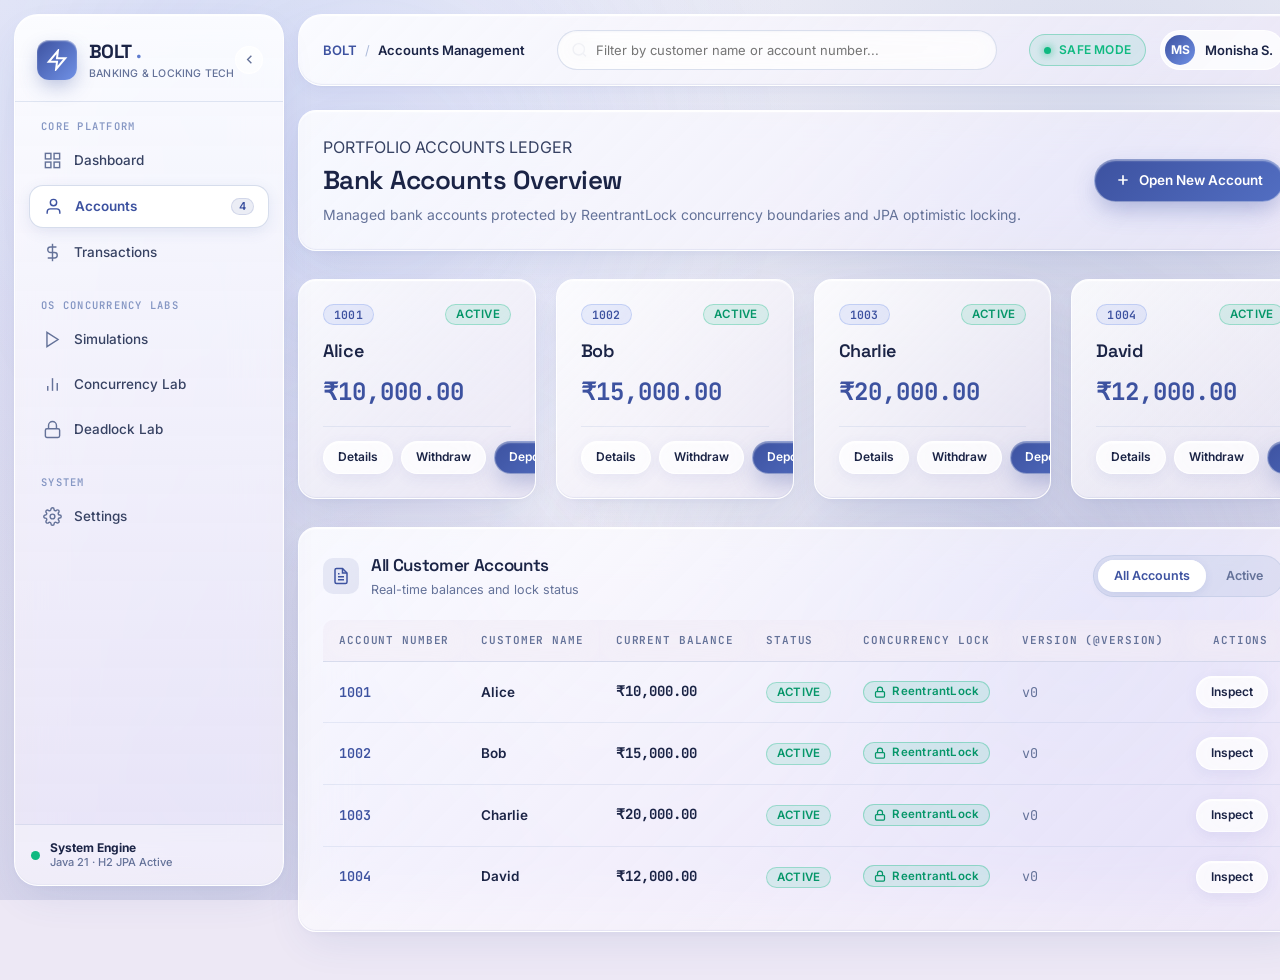
==== commit 753e511c: "WIthdrawal and Deposit update" ====
--- a/frontend/accounts.html
+++ b/frontend/accounts.html
@@ -147,8 +147,8 @@
             <span class="mode-text">SAFE MODE</span>
           </div>
           <div class="user-avatar-btn">
-            <div class="avatar-img">HA</div>
-            <span class="avatar-name">Hrithik A.</span>
+            <div class="avatar-img">MS</div>
+            <span class="avatar-name">Monisha S.</span>
           </div>
         </div>
       </header>
@@ -267,6 +267,65 @@
   </div>
 
   <div class="toast-container"></div>
+  <!-- Deposit Modal (hidden by default) -->
+  <div class="modal-overlay hidden" id="depositModal">
+    <div class="modal-container">
+      <div class="modal-header">
+        <h3 class="modal-title">Deposit Funds</h3>
+        <button class="modal-close-btn" onclick="closeModal('depositModal')">✕</button>
+      </div>
+      <form id="depositForm">
+        <div class="modal-body">
+          <input type="hidden" id="depositAccount" value="" />
+          <div class="form-group">
+            <label class="form-label">Account Number</label>
+            <input type="text" class="glass-input" id="depositAccountDisplay" disabled />
+          </div>
+          <div class="form-group">
+            <label class="form-label">Amount (₹)</label>
+            <div class="currency-input-group">
+              <span class="currency-symbol">₹</span>
+              <input type="number" step="0.01" min="0.01" class="glass-input" id="depositAmount" placeholder="e.g. 2500.00" required />
+            </div>
+          </div>
+        </div>
+        <div class="modal-footer">
+          <button type="button" class="btn btn-ghost" onclick="closeModal('depositModal')">Cancel</button>
+          <button type="submit" class="btn btn-primary">Deposit</button>
+        </div>
+      </form>
+    </div>
+  </div>
+
+    <!-- Withdraw Modal -->
+  <div class="modal-overlay" id="withdrawModal">
+    <div class="modal-container">
+      <div class="modal-header">
+        <h3 class="modal-title">Withdraw Funds</h3>
+        <button class="modal-close-btn" onclick="closeModal('withdrawModal')">✕</button>
+      </div>
+      <form id="withdrawForm">
+        <div class="modal-body">
+          <input type="hidden" id="withdrawAccount" value="" />
+          <div class="form-group">
+            <label class="form-label">Account Number</label>
+            <input type="text" class="glass-input" id="withdrawAccountDisplay" disabled />
+          </div>
+          <div class="form-group">
+            <label class="form-label">Amount (₹)</label>
+            <div class="currency-input-group">
+              <span class="currency-symbol">₹</span>
+              <input type="number" step="0.01" min="0.01" class="glass-input" id="withdrawAmount" placeholder="e.g. 1000.00" required />
+            </div>
+          </div>
+        </div>
+        <div class="modal-footer">
+          <button type="button" class="btn btn-ghost" onclick="closeModal('withdrawModal')">Cancel</button>
+          <button type="submit" class="btn btn-primary">Withdraw</button>
+        </div>
+      </form>
+    </div>
+  </div>
 
   <script src="js/app.js"></script>
   <script src="js/navigation.js"></script>
@@ -301,6 +360,7 @@
           </div>
           <div style="display: flex; gap: 8px; border-top: 1px solid rgba(173,187,218,0.25); padding-top: 14px;">
             <button class="btn btn-ghost btn-sm" style="flex: 1;" onclick="viewAccountDetails('${a.accountNumber}')">Details</button>
+            <button class="btn btn-ghost btn-sm" style="flex: 1;" onclick="quickWithdraw('${a.accountNumber}')">Withdraw</button>
             <button class="btn btn-primary btn-sm" style="flex: 1;" onclick="quickDeposit('${a.accountNumber}')">Deposit</button>
           </div>
         </div>
@@ -379,10 +439,18 @@
       `;
       openModal('accountDetailsModal');
     }
-
     function quickDeposit(accountNumber) {
       document.getElementById('depositAccount').value = accountNumber;
+      document.getElementById('depositAccountDisplay').value = accountNumber;
+      document.getElementById('depositAmount').value = '';
       openModal('depositModal');
+    }
+
+    function quickWithdraw(accountNumber) {
+      document.getElementById('withdrawAccount').value = accountNumber;
+      document.getElementById('withdrawAccountDisplay').value = accountNumber;
+      document.getElementById('withdrawAmount').value = '';
+      openModal('withdrawModal');
     }
   </script>
 </body>
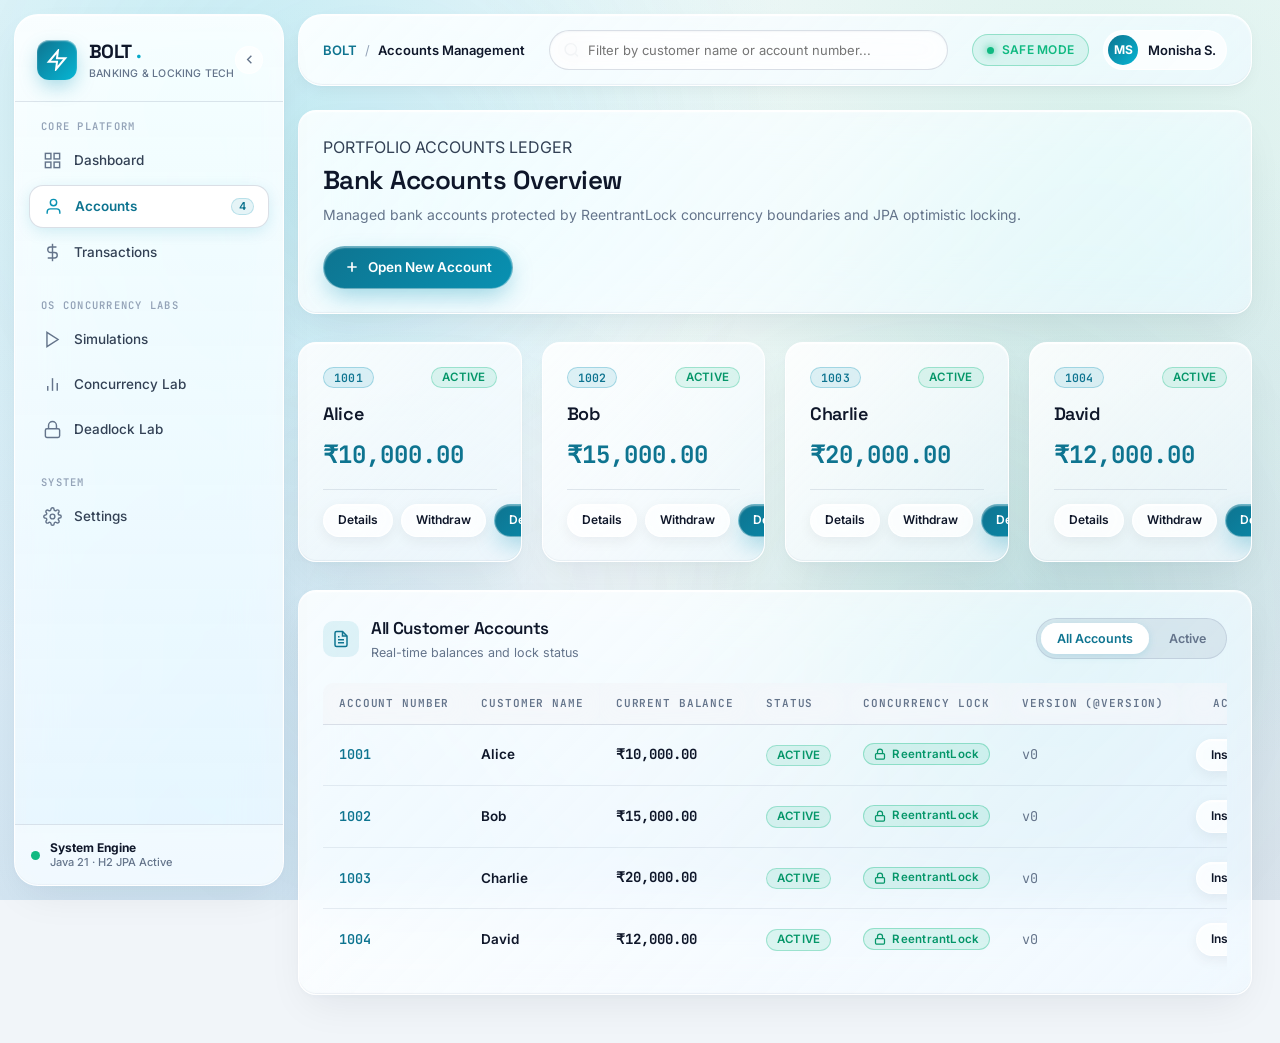
==== commit 055388b6: "feat(ui): overhaul frontend layout and styling with modern Arctic Glacial & Alpine Slate palette and" ====
--- a/frontend/accounts.html
+++ b/frontend/accounts.html
@@ -267,8 +267,8 @@
   </div>
 
   <div class="toast-container"></div>
-  <!-- Deposit Modal (hidden by default) -->
-  <div class="modal-overlay hidden" id="depositModal">
+  <!-- Deposit Modal -->
+  <div class="modal-overlay" id="depositModal">
     <div class="modal-container">
       <div class="modal-header">
         <h3 class="modal-title">Deposit Funds</h3>
@@ -355,10 +355,10 @@
             <span class="badge badge-success">${a.accountStatus}</span>
           </div>
           <h3 style="font-size: 18px; margin-bottom: 4px; color: var(--text-heading);">${a.customerName}</h3>
-          <div style="font-family: 'JetBrains Mono', monospace; font-size: 24px; font-weight: 700; color: var(--c-sapphire); margin: 8px 0 16px 0;">
+          <div style="font-family: 'JetBrains Mono', monospace; font-size: 24px; font-weight: 700; color: var(--c-brand-dark); margin: 8px 0 16px 0;">
             ${formatCurrency(a.balance)}
           </div>
-          <div style="display: flex; gap: 8px; border-top: 1px solid rgba(173,187,218,0.25); padding-top: 14px;">
+          <div style="display: flex; gap: 8px; border-top: 1px solid rgba(148,163,184,0.25); padding-top: 14px;">
             <button class="btn btn-ghost btn-sm" style="flex: 1;" onclick="viewAccountDetails('${a.accountNumber}')">Details</button>
             <button class="btn btn-ghost btn-sm" style="flex: 1;" onclick="quickWithdraw('${a.accountNumber}')">Withdraw</button>
             <button class="btn btn-primary btn-sm" style="flex: 1;" onclick="quickDeposit('${a.accountNumber}')">Deposit</button>
--- a/frontend/css/base.css
+++ b/frontend/css/base.css
@@ -1,40 +1,55 @@
 /* ============================================================
    BOLT — Banking Operations & Locking Technology
    BASE DESIGN SYSTEM & TOKENS
-   Visual Identity: Derived from Hrithik's Portfolio
-   (Shopify Editions Winter '24 — FOUNDATIONS + Apple Glassmorphism)
+   Visual Identity: Apple-Inspired Glassmorphism
+   Theme: Arctic Glacial Cyan & Deep Alpine Oceanic Slate
    ============================================================ */
 
 :root {
-  /* --- Portfolio Master Color Palette --- */
-  --c-sapphire: #3D52A0;       /* Royal Sapphire Tech Indigo */
-  --c-sapphire-dark: #2F4182;  /* Deep Navy Accent */
-  --c-periwinkle: #7091E6;     /* Vibrant Periwinkle Sky Blue */
-  --c-heather: #8697C4;        /* Muted Blue Slate / Heather Periwinkle */
-  --c-mist: #ADBBDA;           /* Pastel Ice Mist Blue / Lavender Tint */
-  --c-lilac-base: #EDE8F5;     /* Pale Lavender White / Lilac Frost Base */
+  /* --- Modern Fresh Master Color Palette (Arctic Glacial & Alpine Slate) --- */
+  --c-brand: #0891B2;          /* Electric Glacial Cyan / Nordic Teal */
+  --c-brand-dark: #0E7490;     /* Deep Alpine Teal */
+  --c-brand-deep: #155E75;     /* Oceanic Slate */
+  --c-brand-glow: rgba(8, 145, 178, 0.40);
+
+  --c-vibrant: #06B6D4;        /* Luminous Arctic Cyan */
+  --c-vibrant-light: #22D3EE;  /* High-energy Glacier Ice */
+  --c-tech-indigo: #6366F1;    /* Auxiliary Electric Indigo / Concurrency Accent */
+
+  --c-slate-cool: #64748B;     /* Cool Titanium Slate 500 */
+  --c-slate-light: #94A3B8;    /* Muted Glacial Slate 400 */
+  --c-mist: #CBD5E1;           /* Arctic Mist Frost 300 */
+  --c-mist-subtle: #E2E8F0;    /* Glacial Border Tint 200 */
+  --c-ice-base: #F1F5F9;       /* Crisp Glacial White / Ice Frost Base */
+
+  /* Backward compatibility aliases */
+  --c-sapphire: var(--c-brand-dark);
+  --c-sapphire-dark: var(--c-brand-deep);
+  --c-periwinkle: var(--c-vibrant);
+  --c-heather: var(--c-slate-cool);
+  --c-lilac-base: var(--c-ice-base);
 
   /* --- Semantic Backgrounds & Surfaces --- */
-  --bg-body: #EDE8F5;
-  --bg-surface: #F5F2F9;
+  --bg-body: #F1F5F9;
+  --bg-surface: #F8FAFC;
   --bg-surface-elevated: #FFFFFF;
-  --bg-sidebar: linear-gradient(180deg, rgba(255, 255, 255, 0.88) 0%, rgba(237, 232, 245, 0.76) 100%);
-  --bg-topbar: linear-gradient(135deg, rgba(255, 255, 255, 0.88) 0%, rgba(237, 232, 245, 0.72) 100%);
+  --bg-sidebar: linear-gradient(180deg, rgba(255, 255, 255, 0.88) 0%, rgba(240, 249, 255, 0.78) 100%);
+  --bg-topbar: linear-gradient(135deg, rgba(255, 255, 255, 0.90) 0%, rgba(240, 249, 255, 0.76) 100%);
 
   /* --- Typography Colors --- */
-  --text-heading: #1B2446;     /* Deep royal navy charcoal */
-  --text-body: #374263;        /* Slate indigo charcoal */
-  --text-muted: #647299;       /* Muted heather slate */
+  --text-heading: #0F172A;     /* Deep Obsidian Slate (rich, high-contrast, razor sharp) */
+  --text-body: #334155;        /* Slate Charcoal body */
+  --text-muted: #64748B;       /* Titanium Slate muted */
   --text-on-accent: #FFFFFF;
 
   /* --- Accent Colors & Glows --- */
-  --accent: #3D52A0;
-  --accent-hover: #2F4182;
-  --accent-vibrant: #7091E6;
-  --accent-soft: rgba(61, 82, 160, 0.10);
-  --accent-glow: rgba(112, 145, 230, 0.35);
-  --mist-accent: #ADBBDA;
-  --mist-soft: rgba(173, 187, 218, 0.30);
+  --accent: #0891B2;
+  --accent-hover: #0E7490;
+  --accent-vibrant: #06B6D4;
+  --accent-soft: rgba(8, 145, 178, 0.10);
+  --accent-glow: rgba(6, 182, 212, 0.35);
+  --mist-accent: #CBD5E1;
+  --mist-soft: rgba(203, 213, 225, 0.35);
 
   /* --- Status / Concurrency Mode Semantics --- */
   --green: #10B981;
@@ -60,26 +75,26 @@
   --unsafe-mode-border: rgba(239, 68, 68, 0.35);
 
   /* --- Apple Light Premium Glassmorphism Tokens --- */
-  --glass-panel: linear-gradient(135deg, rgba(255, 255, 255, 0.84) 0%, rgba(237, 232, 245, 0.68) 100%);
-  --glass-panel-subtle: linear-gradient(135deg, rgba(255, 255, 255, 0.68) 0%, rgba(237, 232, 245, 0.45) 100%);
-  --glass-panel-hover: linear-gradient(135deg, rgba(255, 255, 255, 0.95) 0%, rgba(237, 232, 245, 0.84) 100%);
-  --glass-panel-active: linear-gradient(135deg, rgba(255, 255, 255, 0.98) 0%, rgba(242, 238, 250, 0.92) 100%);
-
-  --glass-border: rgba(255, 255, 255, 0.92);
-  --glass-border-subtle: rgba(173, 187, 218, 0.45);
-  --glass-border-hover: rgba(112, 145, 230, 0.55);
+  --glass-panel: linear-gradient(135deg, rgba(255, 255, 255, 0.86) 0%, rgba(240, 249, 255, 0.68) 100%);
+  --glass-panel-subtle: linear-gradient(135deg, rgba(255, 255, 255, 0.72) 0%, rgba(240, 249, 255, 0.48) 100%);
+  --glass-panel-hover: linear-gradient(135deg, rgba(255, 255, 255, 0.96) 0%, rgba(240, 249, 255, 0.85) 100%);
+  --glass-panel-active: linear-gradient(135deg, rgba(255, 255, 255, 0.98) 0%, rgba(236, 248, 255, 0.92) 100%);
+
+  --glass-border: rgba(255, 255, 255, 0.94);
+  --glass-border-subtle: rgba(148, 163, 184, 0.32);
+  --glass-border-hover: rgba(8, 145, 178, 0.45);
 
   --glass-blur: blur(24px) saturate(190%) contrast(102%);
   --glass-blur-heavy: blur(36px) saturate(200%) contrast(105%);
   --glass-blur-subtle: blur(14px) saturate(160%);
 
-  --glass-shadow: 0 16px 42px -10px rgba(61, 82, 160, 0.12), 0 2px 8px -2px rgba(61, 82, 160, 0.06);
-  --glass-shadow-hover: 0 26px 58px -12px rgba(112, 145, 230, 0.28), 0 6px 20px -2px rgba(61, 82, 160, 0.10);
-  --glass-shadow-sm: 0 6px 18px -4px rgba(61, 82, 160, 0.08), 0 1px 3px rgba(61, 82, 160, 0.04);
-  --glass-shadow-lg: 0 32px 72px -16px rgba(61, 82, 160, 0.22), 0 8px 28px -4px rgba(61, 82, 160, 0.08);
-
-  --glass-highlight: inset 0 1px 1.5px 0 rgba(255, 255, 255, 0.98), inset 0 -1px 1px 0 rgba(134, 151, 196, 0.16);
-  --glass-highlight-hover: inset 0 1px 2px 0 rgba(255, 255, 255, 1), inset 0 -1px 1px 0 rgba(61, 82, 160, 0.20);
+  --glass-shadow: 0 16px 42px -10px rgba(15, 23, 42, 0.08), 0 2px 8px -2px rgba(8, 145, 178, 0.05);
+  --glass-shadow-hover: 0 26px 58px -12px rgba(8, 145, 178, 0.22), 0 6px 20px -2px rgba(15, 23, 42, 0.06);
+  --glass-shadow-sm: 0 6px 18px -4px rgba(15, 23, 42, 0.06), 0 1px 3px rgba(8, 145, 178, 0.04);
+  --glass-shadow-lg: 0 32px 72px -16px rgba(15, 23, 42, 0.16), 0 8px 28px -4px rgba(8, 145, 178, 0.08);
+
+  --glass-highlight: inset 0 1px 1.5px 0 rgba(255, 255, 255, 0.98), inset 0 -1px 1px 0 rgba(148, 163, 184, 0.14);
+  --glass-highlight-hover: inset 0 1px 2px 0 rgba(255, 255, 255, 1), inset 0 -1px 1px 0 rgba(8, 145, 178, 0.18);
 
   /* --- Geometry & Transitions --- */
   --radius-xl: 24px;
@@ -99,7 +114,9 @@
   --max-content-width: 1440px;
 }
 
-/* --- Universal Reset & Box Sizing --- */
+/* ============================================================
+   UNIVERSAL RESET & CROSS-BROWSER COMPATIBILITY
+   ============================================================ */
 *, *::before, *::after {
   margin: 0;
   padding: 0;
@@ -110,17 +127,20 @@
   scroll-behavior: smooth;
   -webkit-font-smoothing: antialiased;
   -moz-osx-font-smoothing: grayscale;
+  text-rendering: optimizeLegibility;
+  -webkit-text-size-adjust: 100%;
+  touch-action: manipulation;
 }
 
 body {
   background-color: var(--bg-body);
   background-image:
-    radial-gradient(circle at 14% 10%, rgba(112, 145, 230, 0.22), transparent 45%),
-    radial-gradient(circle at 86% 16%, rgba(173, 187, 218, 0.42), transparent 48%),
-    radial-gradient(circle at 50% 48%, rgba(255, 255, 255, 0.65), transparent 55%),
-    radial-gradient(circle at 85% 72%, rgba(61, 82, 160, 0.16), transparent 42%),
-    radial-gradient(circle at 15% 85%, rgba(173, 187, 218, 0.35), transparent 46%),
-    linear-gradient(180deg, #F6F4FA 0%, #EDE8F5 45%, #E3DDF0 100%);
+    radial-gradient(circle at 14% 10%, rgba(6, 182, 212, 0.18), transparent 45%),
+    radial-gradient(circle at 86% 16%, rgba(16, 185, 129, 0.13), transparent 48%),
+    radial-gradient(circle at 50% 48%, rgba(255, 255, 255, 0.75), transparent 55%),
+    radial-gradient(circle at 85% 72%, rgba(14, 116, 144, 0.12), transparent 42%),
+    radial-gradient(circle at 15% 85%, rgba(56, 189, 248, 0.15), transparent 46%),
+    linear-gradient(180deg, #F8FAFC 0%, #F1F5F9 45%, #E2E8F0 100%);
   background-attachment: fixed;
   color: var(--text-body);
   font-family: 'Inter', -apple-system, BlinkMacSystemFont, "SF Pro Display", "SF Pro Text", "Segoe UI", Roboto, Helvetica, Arial, sans-serif;
@@ -131,7 +151,7 @@
 }
 
 ::selection {
-  background: rgba(112, 145, 230, 0.30);
+  background: rgba(6, 182, 212, 0.28);
   color: var(--text-heading);
 }
 
@@ -158,11 +178,13 @@
   font: inherit;
   cursor: pointer;
   color: inherit;
+  -webkit-tap-highlight-color: transparent;
 }
 
 input, select, textarea {
   font: inherit;
   color: inherit;
+  -webkit-tap-highlight-color: transparent;
 }
 
 /* --- Apple-style Custom Scrollbar --- */
@@ -174,13 +196,13 @@
   background: transparent;
 }
 ::-webkit-scrollbar-thumb {
-  background: rgba(134, 151, 196, 0.40);
+  background: rgba(148, 163, 184, 0.40);
   border-radius: 9999px;
   border: 2px solid transparent;
   background-clip: content-box;
 }
 ::-webkit-scrollbar-thumb:hover {
-  background: rgba(112, 145, 230, 0.75);
+  background: rgba(8, 145, 178, 0.65);
   border-radius: 9999px;
   border: 2px solid transparent;
   background-clip: content-box;
@@ -199,6 +221,7 @@
   position: absolute;
   border-radius: 50%;
   filter: blur(100px);
+  -webkit-filter: blur(100px);
   opacity: 0.35;
   pointer-events: none;
   will-change: transform;
@@ -209,7 +232,7 @@
   height: 580px;
   top: -120px;
   left: 6%;
-  background: radial-gradient(circle, rgba(112, 145, 230, 0.34) 0%, rgba(112, 145, 230, 0.10) 65%, transparent 100%);
+  background: radial-gradient(circle, rgba(6, 182, 212, 0.30) 0%, rgba(6, 182, 212, 0.08) 65%, transparent 100%);
   animation: floatOrb1 20s ease-in-out infinite alternate;
 }
 
@@ -218,7 +241,7 @@
   height: 640px;
   top: 34%;
   right: 2%;
-  background: radial-gradient(circle, rgba(173, 187, 218, 0.50) 0%, rgba(173, 187, 218, 0.16) 65%, transparent 100%);
+  background: radial-gradient(circle, rgba(16, 185, 129, 0.25) 0%, rgba(16, 185, 129, 0.06) 65%, transparent 100%);
   animation: floatOrb2 24s ease-in-out infinite alternate;
 }
 
@@ -227,7 +250,7 @@
   height: 520px;
   bottom: 2%;
   left: 12%;
-  background: radial-gradient(circle, rgba(61, 82, 160, 0.22) 0%, rgba(61, 82, 160, 0.06) 60%, transparent 100%);
+  background: radial-gradient(circle, rgba(14, 116, 144, 0.22) 0%, rgba(14, 116, 144, 0.05) 60%, transparent 100%);
   animation: floatOrb3 22s ease-in-out infinite alternate;
 }
 
@@ -256,3 +279,10 @@
     animation: none !important;
   }
 }
+
+/* Fallback for browsers that do NOT support backdrop-filter */
+@supports not ((-webkit-backdrop-filter: blur(10px)) or (backdrop-filter: blur(10px))) {
+  .sidebar, .topbar, .glass-card, .modal-container, .toast, .btn-ghost, .hero-mode-card {
+    background-color: #FFFFFF !important;
+  }
+}
--- a/frontend/css/layout.css
+++ b/frontend/css/layout.css
@@ -54,7 +54,7 @@
   display: flex;
   align-items: center;
   justify-content: space-between;
-  border-bottom: 1px solid rgba(173, 187, 218, 0.35);
+  border-bottom: 1px solid rgba(148, 163, 184, 0.28);
   position: relative;
 }
 
@@ -69,12 +69,12 @@
   width: 40px;
   height: 40px;
   border-radius: 12px;
-  background: linear-gradient(135deg, var(--c-sapphire) 0%, var(--c-periwinkle) 100%);
+  background: linear-gradient(135deg, var(--c-brand-dark) 0%, var(--c-vibrant) 100%);
   display: flex;
   align-items: center;
   justify-content: center;
   color: #FFFFFF;
-  box-shadow: 0 8px 20px -3px rgba(61, 82, 160, 0.38), inset 0 1px 1.5px rgba(255, 255, 255, 0.65);
+  box-shadow: 0 8px 20px -3px rgba(8, 145, 178, 0.38), inset 0 1px 1.5px rgba(255, 255, 255, 0.65);
   flex-shrink: 0;
   transition: transform var(--transition-fast);
 }
@@ -102,7 +102,7 @@
 }
 
 .brand-title .accent {
-  background: linear-gradient(135deg, var(--c-sapphire) 0%, var(--c-periwinkle) 100%);
+  background: linear-gradient(135deg, var(--c-brand) 0%, var(--c-vibrant) 100%);
   -webkit-background-clip: text;
   -webkit-text-fill-color: transparent;
 }
@@ -131,9 +131,9 @@
 
 .sidebar-collapse-btn:hover {
   background: #FFFFFF;
-  color: var(--c-sapphire);
+  color: var(--c-brand);
   transform: scale(1.08);
-  box-shadow: 0 4px 12px rgba(61, 82, 160, 0.12);
+  box-shadow: 0 4px 12px rgba(8, 145, 178, 0.16);
 }
 
 /* Sidebar Navigation Items */
@@ -152,7 +152,7 @@
   font-weight: 600;
   text-transform: uppercase;
   letter-spacing: 0.12em;
-  color: var(--c-heather);
+  color: var(--c-slate-light);
   padding: 0 12px 6px 12px;
   white-space: nowrap;
 }
@@ -191,24 +191,24 @@
   background: rgba(255, 255, 255, 0.85);
   color: var(--text-heading);
   transform: translateX(3px);
-  box-shadow: 0 4px 14px -2px rgba(61, 82, 160, 0.08), inset 0 1px 0 rgba(255, 255, 255, 1);
+  box-shadow: 0 4px 14px -2px rgba(15, 23, 42, 0.06), inset 0 1px 0 rgba(255, 255, 255, 1);
 }
 
 .nav-item a:hover svg {
-  color: var(--c-sapphire);
+  color: var(--c-brand);
   transform: scale(1.08);
 }
 
 .nav-item a.active {
   background: #FFFFFF;
-  color: var(--c-sapphire);
-  font-weight: 600;
-  box-shadow: 0 4px 16px -2px rgba(61, 82, 160, 0.14), inset 0 1px 1.5px rgba(255, 255, 255, 1);
-  border: 1px solid rgba(173, 187, 218, 0.50);
+  color: var(--c-brand-dark);
+  font-weight: 600;
+  box-shadow: 0 4px 16px -2px rgba(8, 145, 178, 0.18), inset 0 1px 1.5px rgba(255, 255, 255, 1);
+  border: 1px solid rgba(148, 163, 184, 0.35);
 }
 
 .nav-item a.active svg {
-  color: var(--c-sapphire);
+  color: var(--c-brand);
 }
 
 .nav-item a .badge {
@@ -218,15 +218,15 @@
   padding: 2px 7px;
   border-radius: 9999px;
   background: var(--accent-soft);
-  color: var(--c-sapphire);
-  border: 1px solid rgba(61, 82, 160, 0.15);
+  color: var(--c-brand-dark);
+  border: 1px solid rgba(8, 145, 178, 0.20);
 }
 
 /* Sidebar Footer Profile / Quick Mode */
 .sidebar-footer {
   padding: 16px;
-  border-top: 1px solid rgba(173, 187, 218, 0.35);
-  background: rgba(255, 255, 255, 0.35);
+  border-top: 1px solid rgba(148, 163, 184, 0.28);
+  background: rgba(255, 255, 255, 0.40);
   display: flex;
   align-items: center;
   justify-content: space-between;
@@ -328,6 +328,7 @@
   display: flex;
   align-items: center;
   gap: 16px;
+  min-width: 0;
 }
 
 .mobile-menu-btn {
@@ -340,7 +341,7 @@
   color: var(--text-heading);
   align-items: center;
   justify-content: center;
-  box-shadow: 0 2px 8px rgba(61, 82, 160, 0.08);
+  box-shadow: 0 2px 8px rgba(15, 23, 42, 0.06);
 }
 
 .breadcrumbs {
@@ -349,15 +350,16 @@
   gap: 8px;
   font-size: 13px;
   color: var(--text-muted);
+  white-space: nowrap;
 }
 
 .breadcrumbs .crumb-root {
-  color: var(--c-sapphire);
+  color: var(--c-brand-dark);
   font-weight: 600;
 }
 
 .breadcrumbs .crumb-separator {
-  color: var(--c-mist);
+  color: var(--c-slate-light);
 }
 
 .breadcrumbs .crumb-current {
@@ -369,6 +371,7 @@
   flex: 1;
   max-width: 440px;
   margin: 0 24px;
+  min-width: 0;
 }
 
 .global-search-wrapper {
@@ -390,21 +393,22 @@
 .search-input {
   width: 100%;
   padding: 9px 38px 9px 38px;
-  background: rgba(255, 255, 255, 0.70);
-  border: 1px solid rgba(173, 187, 218, 0.45);
+  background: rgba(255, 255, 255, 0.72);
+  border: 1px solid rgba(148, 163, 184, 0.35);
   border-radius: var(--radius-pill);
   font-size: 13px;
   color: var(--text-heading);
   backdrop-filter: blur(12px);
+  -webkit-backdrop-filter: blur(12px);
   transition: all var(--transition-fast);
-  box-shadow: inset 0 1px 2px rgba(61, 82, 160, 0.04);
+  box-shadow: inset 0 1px 2px rgba(15, 23, 42, 0.04);
 }
 
 .search-input:focus {
   outline: none;
   background: #FFFFFF;
-  border-color: var(--c-periwinkle);
-  box-shadow: 0 0 0 3px rgba(112, 145, 230, 0.22), 0 4px 14px rgba(61, 82, 160, 0.08);
+  border-color: var(--c-vibrant);
+  box-shadow: 0 0 0 3px rgba(6, 182, 212, 0.22), 0 4px 14px rgba(8, 145, 178, 0.12);
 }
 
 .search-shortcut {
@@ -416,7 +420,7 @@
   font-size: 10.5px;
   font-weight: 600;
   color: var(--text-muted);
-  background: rgba(173, 187, 218, 0.25);
+  background: rgba(148, 163, 184, 0.20);
   padding: 2px 6px;
   border-radius: 4px;
   pointer-events: none;
@@ -426,6 +430,7 @@
   display: flex;
   align-items: center;
   gap: 14px;
+  flex-shrink: 0;
 }
 
 /* Mode Indicator Pill */
@@ -483,15 +488,15 @@
   color: var(--text-body);
   position: relative;
   transition: all var(--transition-fast);
-  box-shadow: 0 2px 6px rgba(61, 82, 160, 0.06);
+  box-shadow: 0 2px 6px rgba(15, 23, 42, 0.05);
 }
 
 .topbar-icon-btn:hover {
   background: #FFFFFF;
-  color: var(--c-sapphire);
+  color: var(--c-brand-dark);
   transform: translateY(-2px);
-  box-shadow: 0 6px 18px rgba(112, 145, 230, 0.25);
-  border-color: var(--c-periwinkle);
+  box-shadow: 0 6px 18px rgba(8, 145, 178, 0.22);
+  border-color: var(--c-vibrant);
 }
 
 .notification-badge {
@@ -501,7 +506,7 @@
   width: 8px;
   height: 8px;
   border-radius: 50%;
-  background: var(--c-periwinkle);
+  background: var(--c-vibrant);
   border: 2px solid #FFFFFF;
 }
 
@@ -518,15 +523,15 @@
 
 .user-avatar-btn:hover {
   background: #FFFFFF;
-  box-shadow: 0 4px 14px rgba(61, 82, 160, 0.12);
-  border-color: var(--c-periwinkle);
+  box-shadow: 0 4px 14px rgba(8, 145, 178, 0.15);
+  border-color: var(--c-vibrant);
 }
 
 .avatar-img {
   width: 30px;
   height: 30px;
   border-radius: 50%;
-  background: linear-gradient(135deg, var(--c-sapphire) 0%, var(--c-periwinkle) 100%);
+  background: linear-gradient(135deg, var(--c-brand-dark) 0%, var(--c-vibrant) 100%);
   color: #FFFFFF;
   font-size: 12px;
   font-weight: 700;
@@ -549,6 +554,7 @@
   margin-left: calc(var(--sidebar-width) + 28px);
   padding: 14px 28px 48px 0;
   min-height: 100vh;
+  min-width: 0;
   transition: margin-left var(--transition-normal);
 }
 
@@ -566,7 +572,7 @@
   display: none;
   position: fixed;
   inset: 0;
-  background: rgba(27, 36, 70, 0.35);
+  background: rgba(15, 23, 42, 0.40);
   backdrop-filter: blur(8px);
   -webkit-backdrop-filter: blur(8px);
   z-index: 95;
--- a/frontend/css/components.css
+++ b/frontend/css/components.css
@@ -45,7 +45,7 @@
 
 .glass-card-interactive:hover {
   transform: translateY(-3px) scale(1.01);
-  border-color: rgba(112, 145, 230, 0.50);
+  border-color: rgba(8, 145, 178, 0.45);
   background: var(--glass-panel-hover);
   box-shadow: var(--glass-shadow-hover), var(--glass-highlight-hover);
 }
@@ -68,7 +68,7 @@
   height: 36px;
   border-radius: 10px;
   background: var(--accent-soft);
-  color: var(--c-sapphire);
+  color: var(--c-brand-dark);
   display: flex;
   align-items: center;
   justify-content: center;
@@ -113,16 +113,16 @@
 }
 
 .btn-primary {
-  background: linear-gradient(135deg, var(--c-sapphire) 0%, #526EC2 100%);
+  background: linear-gradient(135deg, var(--c-brand-dark) 0%, var(--c-brand) 100%);
   color: #FFFFFF;
   border: 1px solid rgba(255, 255, 255, 0.40);
-  box-shadow: 0 10px 24px -4px rgba(61, 82, 160, 0.38), inset 0 1px 1.5px rgba(255, 255, 255, 0.45);
+  box-shadow: 0 10px 24px -4px rgba(8, 145, 178, 0.38), inset 0 1px 1.5px rgba(255, 255, 255, 0.45);
 }
 
 .btn-primary:hover {
-  background: linear-gradient(135deg, #4A63BE 0%, var(--c-periwinkle) 100%);
+  background: linear-gradient(135deg, var(--c-brand) 0%, var(--c-vibrant) 100%);
   transform: translateY(-2px) scale(1.02);
-  box-shadow: 0 16px 32px -4px rgba(61, 82, 160, 0.48), 0 0 25px rgba(112, 145, 230, 0.35), inset 0 1px 2px rgba(255, 255, 255, 0.65);
+  box-shadow: 0 16px 32px -4px rgba(8, 145, 178, 0.45), 0 0 25px rgba(6, 182, 212, 0.35), inset 0 1px 2px rgba(255, 255, 255, 0.65);
 }
 
 .btn-ghost {
@@ -131,15 +131,15 @@
   -webkit-backdrop-filter: blur(20px);
   border: 1px solid rgba(255, 255, 255, 0.95);
   color: var(--text-heading);
-  box-shadow: inset 0 1px 1.5px rgba(255, 255, 255, 1), 0 4px 14px rgba(61, 82, 160, 0.08);
+  box-shadow: inset 0 1px 1.5px rgba(255, 255, 255, 1), 0 4px 14px rgba(15, 23, 42, 0.06);
 }
 
 .btn-ghost:hover {
-  border-color: var(--c-periwinkle);
-  color: var(--c-sapphire);
+  border-color: var(--c-vibrant);
+  color: var(--c-brand-dark);
   background: #FFFFFF;
   transform: translateY(-2px) scale(1.02);
-  box-shadow: 0 10px 24px rgba(112, 145, 230, 0.22), inset 0 1px 2px rgba(255, 255, 255, 1);
+  box-shadow: 0 10px 24px rgba(8, 145, 178, 0.18), inset 0 1px 2px rgba(255, 255, 255, 1);
 }
 
 .btn-safe {
@@ -186,10 +186,11 @@
   align-items: center;
   background: rgba(255, 255, 255, 0.70);
   backdrop-filter: blur(16px);
+  -webkit-backdrop-filter: blur(16px);
   border: 1px solid var(--glass-border);
   border-radius: var(--radius-pill);
   padding: 4px;
-  box-shadow: inset 0 1px 3px rgba(61, 82, 160, 0.08), 0 4px 16px rgba(61, 82, 160, 0.06);
+  box-shadow: inset 0 1px 3px rgba(15, 23, 42, 0.06), 0 4px 16px rgba(8, 145, 178, 0.06);
   position: relative;
   width: fit-content;
 }
@@ -291,15 +292,15 @@
 }
 
 .badge-type {
-  background: rgba(112, 145, 230, 0.14);
-  color: var(--c-sapphire);
-  border: 1px solid rgba(112, 145, 230, 0.30);
+  background: rgba(8, 145, 178, 0.12);
+  color: var(--c-brand-dark);
+  border: 1px solid rgba(8, 145, 178, 0.28);
 }
 
 .badge-channel {
-  background: rgba(173, 187, 218, 0.25);
+  background: rgba(148, 163, 184, 0.20);
   color: var(--text-body);
-  border: 1px solid rgba(173, 187, 218, 0.45);
+  border: 1px solid rgba(148, 163, 184, 0.35);
   font-family: 'JetBrains Mono', monospace;
   font-size: 10.5px;
 }
@@ -329,11 +330,12 @@
   color: var(--text-muted);
   text-transform: uppercase;
   letter-spacing: 0.08em;
-  background: rgba(237, 232, 245, 0.50);
-  border-bottom: 1px solid rgba(173, 187, 218, 0.40);
+  background: rgba(241, 245, 249, 0.65);
+  border-bottom: 1px solid rgba(148, 163, 184, 0.30);
   position: sticky;
   top: 0;
   backdrop-filter: blur(12px);
+  -webkit-backdrop-filter: blur(12px);
   white-space: nowrap;
 }
 
@@ -347,7 +349,7 @@
 
 .glass-table td {
   padding: 14px 16px;
-  border-bottom: 1px solid rgba(173, 187, 218, 0.25);
+  border-bottom: 1px solid rgba(148, 163, 184, 0.20);
   color: var(--text-body);
   vertical-align: middle;
   transition: background var(--transition-fast);
@@ -358,7 +360,7 @@
 }
 
 .glass-table tbody tr:hover td {
-  background: rgba(255, 255, 255, 0.65);
+  background: rgba(255, 255, 255, 0.70);
 }
 
 .glass-table tbody tr:last-child td {
@@ -375,16 +377,16 @@
   justify-content: center;
   color: var(--text-muted);
   background: rgba(255, 255, 255, 0.6);
-  border: 1px solid rgba(173, 187, 218, 0.4);
+  border: 1px solid rgba(148, 163, 184, 0.35);
   transition: all var(--transition-fast);
 }
 
 .table-action-btn:hover {
   background: #FFFFFF;
-  color: var(--c-sapphire);
-  border-color: var(--c-periwinkle);
+  color: var(--c-brand-dark);
+  border-color: var(--c-vibrant);
   transform: scale(1.1);
-  box-shadow: 0 4px 10px rgba(61, 82, 160, 0.12);
+  box-shadow: 0 4px 10px rgba(8, 145, 178, 0.15);
 }
 
 /* ============================================================
@@ -412,24 +414,25 @@
   width: 100%;
   padding: 11px 16px;
   background: rgba(255, 255, 255, 0.75);
-  border: 1px solid rgba(173, 187, 218, 0.50);
+  border: 1px solid rgba(148, 163, 184, 0.35);
   border-radius: var(--radius-sm);
   color: var(--text-heading);
   font-size: 14px;
   backdrop-filter: blur(12px);
-  box-shadow: inset 0 1px 2px rgba(61, 82, 160, 0.04);
+  -webkit-backdrop-filter: blur(12px);
+  box-shadow: inset 0 1px 2px rgba(15, 23, 42, 0.04);
   transition: all var(--transition-fast);
 }
 
 .glass-input:focus, .glass-select:focus, .glass-textarea:focus {
   outline: none;
   background: #FFFFFF;
-  border-color: var(--c-periwinkle);
-  box-shadow: 0 0 0 3px rgba(112, 145, 230, 0.24), 0 4px 14px rgba(61, 82, 160, 0.08);
+  border-color: var(--c-vibrant);
+  box-shadow: 0 0 0 3px rgba(6, 182, 212, 0.22), 0 4px 14px rgba(8, 145, 178, 0.10);
 }
 
 .glass-input::placeholder {
-  color: var(--c-heather);
+  color: var(--c-slate-light);
 }
 
 /* Currency Input Group */
@@ -445,7 +448,7 @@
   font-family: 'Space Grotesk', sans-serif;
   font-weight: 700;
   font-size: 16px;
-  color: var(--c-sapphire);
+  color: var(--c-brand-dark);
   pointer-events: none;
 }
 
@@ -462,7 +465,7 @@
 .modal-overlay {
   position: fixed;
   inset: 0;
-  background: rgba(27, 36, 70, 0.40);
+  background: rgba(15, 23, 42, 0.45);
   backdrop-filter: blur(16px);
   -webkit-backdrop-filter: blur(16px);
   z-index: 1000;
@@ -483,7 +486,7 @@
 .modal-container {
   width: 100%;
   max-width: 540px;
-  background: linear-gradient(135deg, rgba(255, 255, 255, 0.95) 0%, rgba(242, 238, 250, 0.90) 100%);
+  background: linear-gradient(135deg, rgba(255, 255, 255, 0.96) 0%, rgba(240, 249, 255, 0.92) 100%);
   backdrop-filter: var(--glass-blur-heavy);
   -webkit-backdrop-filter: var(--glass-blur-heavy);
   border: 1px solid var(--glass-border);
@@ -515,7 +518,7 @@
   display: flex;
   align-items: center;
   justify-content: space-between;
-  border-bottom: 1px solid rgba(173, 187, 218, 0.35);
+  border-bottom: 1px solid rgba(148, 163, 184, 0.25);
 }
 
 .modal-title {
@@ -533,7 +536,7 @@
   justify-content: center;
   color: var(--text-muted);
   background: rgba(255, 255, 255, 0.8);
-  border: 1px solid rgba(173, 187, 218, 0.4);
+  border: 1px solid rgba(148, 163, 184, 0.35);
   transition: all var(--transition-fast);
 }
 
@@ -555,7 +558,7 @@
   align-items: center;
   justify-content: flex-end;
   gap: 12px;
-  border-top: 1px solid rgba(173, 187, 218, 0.35);
+  border-top: 1px solid rgba(148, 163, 184, 0.25);
   background: rgba(255, 255, 255, 0.40);
 }
 
@@ -578,12 +581,12 @@
   min-width: 300px;
   max-width: 420px;
   padding: 14px 18px;
-  background: rgba(255, 255, 255, 0.94);
+  background: rgba(255, 255, 255, 0.95);
   backdrop-filter: var(--glass-blur);
   -webkit-backdrop-filter: var(--glass-blur);
   border: 1px solid var(--glass-border);
   border-radius: var(--radius-md);
-  box-shadow: 0 16px 36px -6px rgba(61, 82, 160, 0.22), var(--glass-highlight);
+  box-shadow: 0 16px 36px -6px rgba(15, 23, 42, 0.16), var(--glass-highlight);
   display: flex;
   align-items: center;
   gap: 12px;
@@ -600,7 +603,7 @@
 }
 
 .toast.toast-info {
-  border-left: 4px solid var(--c-periwinkle);
+  border-left: 4px solid var(--c-vibrant);
 }
 
 .toast-message {
@@ -615,11 +618,11 @@
    ============================================================ */
 .segmented-control {
   display: inline-flex;
-  background: rgba(173, 187, 218, 0.25);
+  background: rgba(148, 163, 184, 0.20);
   padding: 4px;
   border-radius: var(--radius-pill);
   gap: 4px;
-  border: 1px solid rgba(173, 187, 218, 0.35);
+  border: 1px solid rgba(148, 163, 184, 0.30);
 }
 
 .segmented-btn {
@@ -638,6 +641,6 @@
 
 .segmented-btn.active {
   background: #FFFFFF;
-  color: var(--c-sapphire);
-  box-shadow: 0 2px 8px rgba(61, 82, 160, 0.12), inset 0 1px 1px #FFFFFF;
-}
+  color: var(--c-brand-dark);
+  box-shadow: 0 2px 8px rgba(8, 145, 178, 0.15), inset 0 1px 1px #FFFFFF;
+}
--- a/frontend/css/dashboard.css
+++ b/frontend/css/dashboard.css
@@ -10,7 +10,7 @@
 .dashboard-hero {
   padding: 32px 36px;
   margin-bottom: 28px;
-  background: linear-gradient(135deg, rgba(255, 255, 255, 0.90) 0%, rgba(237, 232, 245, 0.75) 100%);
+  background: linear-gradient(135deg, rgba(255, 255, 255, 0.92) 0%, rgba(240, 249, 255, 0.78) 100%);
   border-radius: var(--radius-xl);
   border: 1px solid var(--glass-border);
   box-shadow: var(--glass-shadow), var(--glass-highlight);
@@ -43,9 +43,9 @@
   gap: 8px;
   padding: 5px 14px;
   border-radius: var(--radius-pill);
-  background: rgba(112, 145, 230, 0.16);
-  border: 1px solid rgba(112, 145, 230, 0.35);
-  color: var(--c-sapphire);
+  background: rgba(8, 145, 178, 0.12);
+  border: 1px solid rgba(8, 145, 178, 0.28);
+  color: var(--c-brand-dark);
   font-family: 'JetBrains Mono', monospace;
   font-size: 11.5px;
   font-weight: 600;
@@ -58,8 +58,8 @@
   width: 7px;
   height: 7px;
   border-radius: 50%;
-  background: var(--c-sapphire);
-  box-shadow: 0 0 8px var(--c-periwinkle);
+  background: var(--c-brand);
+  box-shadow: 0 0 8px var(--c-vibrant);
 }
 
 .hero-title {
@@ -72,7 +72,7 @@
 }
 
 .hero-title .accent {
-  background: linear-gradient(135deg, var(--c-sapphire) 0%, var(--c-periwinkle) 55%, var(--c-heather) 100%);
+  background: linear-gradient(135deg, var(--c-brand) 0%, var(--c-vibrant) 55%, #10B981 100%);
   -webkit-background-clip: text;
   -webkit-text-fill-color: transparent;
 }
@@ -94,10 +94,10 @@
 
 .hero-mode-card {
   padding: 16px 20px;
-  background: rgba(255, 255, 255, 0.65);
+  background: rgba(255, 255, 255, 0.75);
   border: 1px solid rgba(255, 255, 255, 0.95);
   border-radius: var(--radius);
-  box-shadow: 0 8px 24px -4px rgba(61, 82, 160, 0.10);
+  box-shadow: 0 8px 24px -4px rgba(15, 23, 42, 0.08);
   display: flex;
   flex-direction: column;
   gap: 10px;
@@ -148,7 +148,7 @@
 
 .stat-card:hover {
   transform: translateY(-4px) scale(1.015);
-  border-color: rgba(112, 145, 230, 0.50);
+  border-color: rgba(8, 145, 178, 0.45);
   background: var(--glass-panel-hover);
   box-shadow: var(--glass-shadow-hover), var(--glass-highlight-hover);
 }
@@ -175,13 +175,13 @@
 }
 
 .stat-icon.icon-accounts {
-  background: rgba(61, 82, 160, 0.12);
-  color: var(--c-sapphire);
+  background: rgba(8, 145, 178, 0.12);
+  color: var(--c-brand-dark);
 }
 
 .stat-icon.icon-txns {
-  background: rgba(112, 145, 230, 0.16);
-  color: #3B82F6;
+  background: rgba(6, 182, 212, 0.14);
+  color: var(--c-vibrant);
 }
 
 .stat-icon.icon-success {
@@ -215,7 +215,7 @@
 }
 
 .stat-trend.neutral {
-  background: rgba(173, 187, 218, 0.25);
+  background: rgba(148, 163, 184, 0.20);
   color: var(--text-muted);
 }
 
@@ -280,7 +280,7 @@
 
 .legend-dot.deposit { background: var(--green); }
 .legend-dot.withdrawal { background: var(--coral); }
-.legend-dot.transfer { background: var(--c-periwinkle); }
+.legend-dot.transfer { background: var(--c-vibrant); }
 
 .chart-canvas-container {
   flex: 1;
@@ -306,7 +306,7 @@
 
 .thread-stat-box {
   background: rgba(255, 255, 255, 0.65);
-  border: 1px solid rgba(173, 187, 218, 0.40);
+  border: 1px solid rgba(148, 163, 184, 0.35);
   border-radius: var(--radius-sm);
   padding: 12px 14px;
   text-align: center;
@@ -341,14 +341,14 @@
   justify-content: space-between;
   padding: 10px 14px;
   background: rgba(255, 255, 255, 0.55);
-  border: 1px solid rgba(173, 187, 218, 0.35);
+  border: 1px solid rgba(148, 163, 184, 0.30);
   border-radius: var(--radius-sm);
   transition: all var(--transition-fast);
 }
 
 .thread-item:hover {
   background: #FFFFFF;
-  border-color: var(--c-periwinkle);
+  border-color: var(--c-vibrant);
   transform: translateX(2px);
 }
 
@@ -370,7 +370,7 @@
 }
 
 .thread-indicator.idle {
-  background: var(--c-heather);
+  background: var(--c-slate-light);
 }
 
 .thread-name {
@@ -384,8 +384,8 @@
   font-size: 10px;
   padding: 2px 6px;
   border-radius: 4px;
-  background: rgba(61, 82, 160, 0.08);
-  color: var(--c-sapphire);
+  background: rgba(8, 145, 178, 0.10);
+  color: var(--c-brand-dark);
   font-weight: 600;
 }
 
@@ -418,7 +418,7 @@
 .action-card-btn:hover {
   transform: translateY(-3px) scale(1.02);
   background: var(--glass-panel-hover);
-  border-color: var(--c-periwinkle);
+  border-color: var(--c-vibrant);
   box-shadow: var(--glass-shadow-hover), var(--glass-highlight-hover);
 }
 
@@ -426,18 +426,18 @@
   width: 42px;
   height: 42px;
   border-radius: 12px;
-  background: linear-gradient(135deg, rgba(61, 82, 160, 0.12) 0%, rgba(112, 145, 230, 0.20) 100%);
+  background: linear-gradient(135deg, rgba(8, 145, 178, 0.12) 0%, rgba(6, 182, 212, 0.20) 100%);
   display: flex;
   align-items: center;
   justify-content: center;
-  color: var(--c-sapphire);
+  color: var(--c-brand-dark);
   flex-shrink: 0;
   transition: transform var(--transition-fast);
 }
 
 .action-card-btn:hover .action-icon {
   transform: scale(1.1) rotate(-3deg);
-  background: linear-gradient(135deg, var(--c-sapphire) 0%, var(--c-periwinkle) 100%);
+  background: linear-gradient(135deg, var(--c-brand-dark) 0%, var(--c-vibrant) 100%);
   color: #FFFFFF;
 }
 
--- a/frontend/css/animations.css
+++ b/frontend/css/animations.css
@@ -91,12 +91,12 @@
 /* Concurrency Critical Section Glow */
 @keyframes criticalGlow {
   0%, 100% {
-    border-color: rgba(112, 145, 230, 0.5);
-    box-shadow: 0 0 16px rgba(112, 145, 230, 0.2);
+    border-color: rgba(6, 182, 212, 0.5);
+    box-shadow: 0 0 16px rgba(6, 182, 212, 0.2);
   }
   50% {
-    border-color: var(--c-sapphire);
-    box-shadow: 0 0 28px rgba(61, 82, 160, 0.4);
+    border-color: var(--c-brand);
+    box-shadow: 0 0 28px rgba(8, 145, 178, 0.4);
   }
 }
 
@@ -114,7 +114,7 @@
 
 /* Skeleton Loading Shimmer */
 .skeleton {
-  background: linear-gradient(90deg, rgba(173, 187, 218, 0.2) 25%, rgba(255, 255, 255, 0.5) 50%, rgba(173, 187, 218, 0.2) 75%);
+  background: linear-gradient(90deg, rgba(148, 163, 184, 0.2) 25%, rgba(255, 255, 255, 0.5) 50%, rgba(148, 163, 184, 0.2) 75%);
   background-size: 200% 100%;
   animation: shimmer 1.6s infinite;
   border-radius: var(--radius-sm);
--- a/frontend/css/responsive.css
+++ b/frontend/css/responsive.css
@@ -34,7 +34,7 @@
 
   .sidebar.mobile-open {
     transform: translateX(0);
-    box-shadow: 0 0 60px rgba(27, 36, 70, 0.4);
+    box-shadow: 0 0 60px rgba(15, 23, 42, 0.45);
   }
 
   .sidebar-backdrop.active {
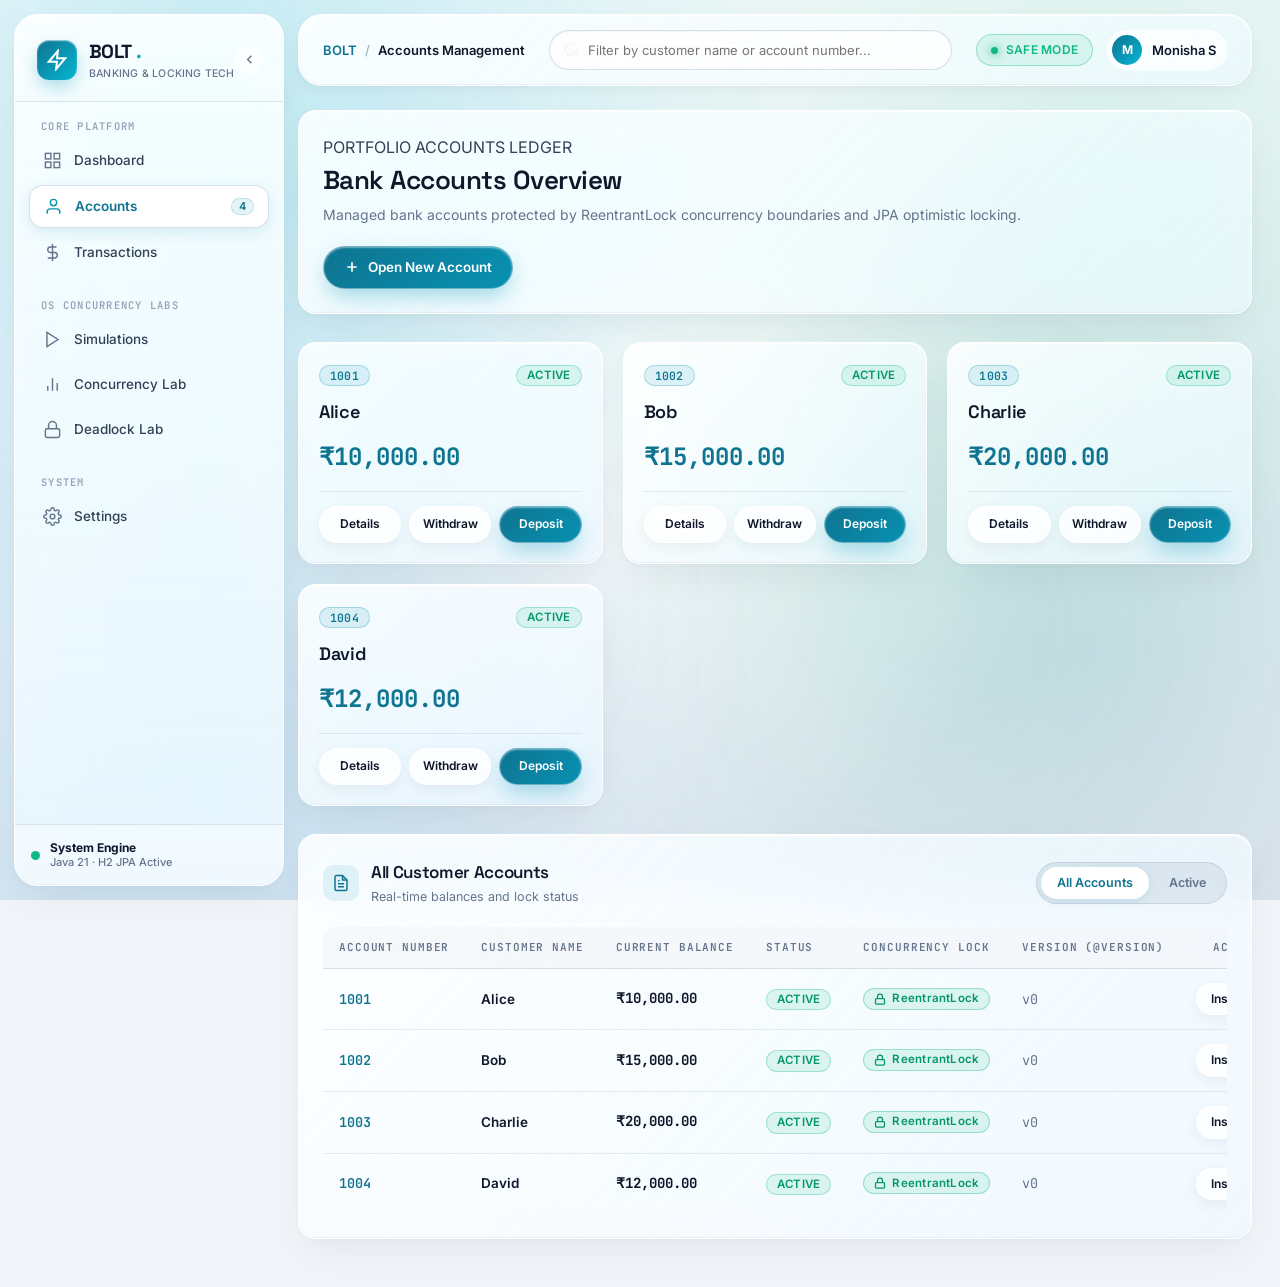
==== commit eafe215e: "fix(ui): prevent deposit button overflow on account cards and update profile initial to M and name t" ====
--- a/frontend/accounts.html
+++ b/frontend/accounts.html
@@ -147,8 +147,8 @@
             <span class="mode-text">SAFE MODE</span>
           </div>
           <div class="user-avatar-btn">
-            <div class="avatar-img">MS</div>
-            <span class="avatar-name">Monisha S.</span>
+            <div class="avatar-img">M</div>
+            <span class="avatar-name">Monisha S</span>
           </div>
         </div>
       </header>
@@ -171,7 +171,7 @@
         </section>
 
         <!-- Account Cards Grid -->
-        <section class="stats-grid animate-fade-in-up delay-1" id="accountCardsGrid">
+        <section class="accounts-cards-grid animate-fade-in-up delay-1" id="accountCardsGrid">
           <!-- Dynamically populated or rendered -->
         </section>
 
@@ -349,7 +349,7 @@
       if (!grid) return;
 
       grid.innerHTML = accounts.map(a => `
-        <div class="glass-card glass-card-interactive">
+        <div class="glass-card glass-card-interactive account-card">
           <div style="display: flex; justify-content: space-between; align-items: flex-start; margin-bottom: 12px;">
             <span class="badge badge-type" style="font-family: 'JetBrains Mono', monospace;">${a.accountNumber}</span>
             <span class="badge badge-success">${a.accountStatus}</span>
@@ -358,10 +358,10 @@
           <div style="font-family: 'JetBrains Mono', monospace; font-size: 24px; font-weight: 700; color: var(--c-brand-dark); margin: 8px 0 16px 0;">
             ${formatCurrency(a.balance)}
           </div>
-          <div style="display: flex; gap: 8px; border-top: 1px solid rgba(148,163,184,0.25); padding-top: 14px;">
-            <button class="btn btn-ghost btn-sm" style="flex: 1;" onclick="viewAccountDetails('${a.accountNumber}')">Details</button>
-            <button class="btn btn-ghost btn-sm" style="flex: 1;" onclick="quickWithdraw('${a.accountNumber}')">Withdraw</button>
-            <button class="btn btn-primary btn-sm" style="flex: 1;" onclick="quickDeposit('${a.accountNumber}')">Deposit</button>
+          <div class="account-card-actions">
+            <button class="btn btn-ghost btn-sm" onclick="viewAccountDetails('${a.accountNumber}')">Details</button>
+            <button class="btn btn-ghost btn-sm" onclick="quickWithdraw('${a.accountNumber}')">Withdraw</button>
+            <button class="btn btn-primary btn-sm" onclick="quickDeposit('${a.accountNumber}')">Deposit</button>
           </div>
         </div>
       `).join('');
--- a/frontend/css/components.css
+++ b/frontend/css/components.css
@@ -48,6 +48,41 @@
   border-color: rgba(8, 145, 178, 0.45);
   background: var(--glass-panel-hover);
   box-shadow: var(--glass-shadow-hover), var(--glass-highlight-hover);
+}
+
+/* Account Cards Responsive Grid & Bounded Action Dock */
+.accounts-cards-grid {
+  display: grid;
+  grid-template-columns: repeat(auto-fill, minmax(250px, 1fr));
+  gap: 20px;
+  margin-bottom: 28px;
+}
+
+.account-card {
+  padding: 22px 20px 20px 20px;
+  display: flex;
+  flex-direction: column;
+  min-width: 0;
+}
+
+.account-card-actions {
+  display: flex;
+  gap: 8px;
+  border-top: 1px solid rgba(148, 163, 184, 0.22);
+  padding-top: 14px;
+  margin-top: auto;
+  width: 100%;
+  box-sizing: border-box;
+}
+
+.account-card-actions .btn {
+  flex: 1 1 0;
+  min-width: 0;
+  padding: 8px 6px;
+  font-size: 12px;
+  font-weight: 600;
+  text-align: center;
+  white-space: nowrap;
 }
 
 .card-header {
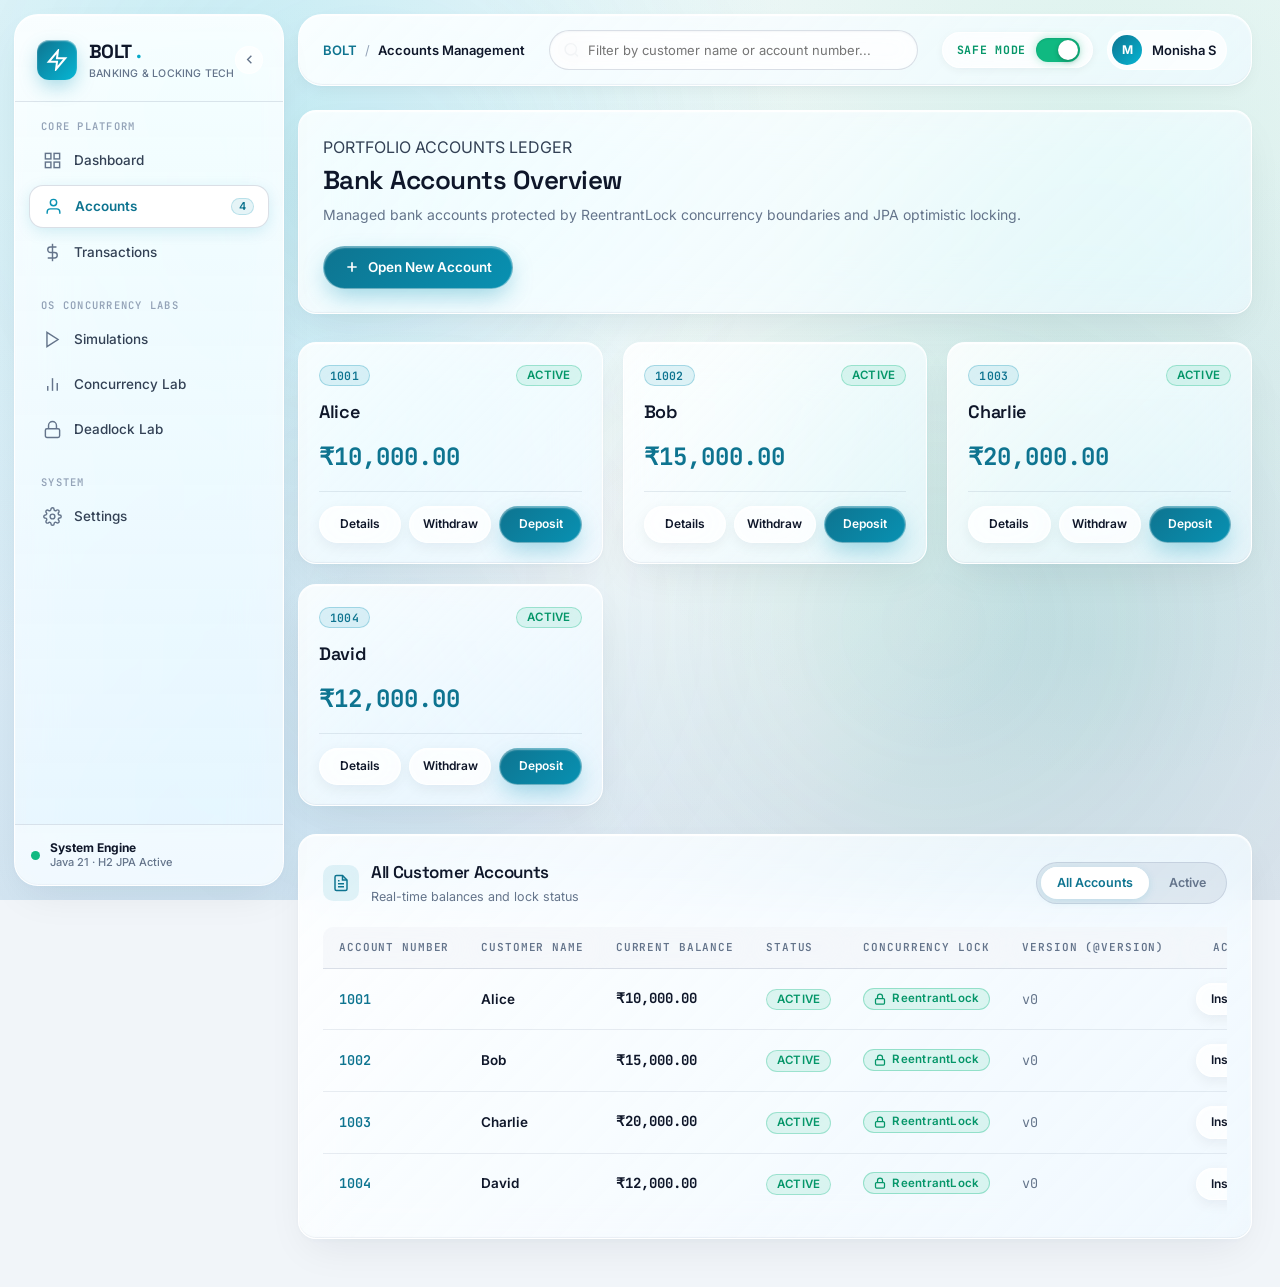
==== commit 36a25370: "feat(ui): remove dashboard hero banner and replace mode badge with interactive Apple iOS toggle swit" ====
--- a/frontend/accounts.html
+++ b/frontend/accounts.html
@@ -142,9 +142,12 @@
         </div>
 
         <div class="topbar-right">
-          <div class="mode-indicator-pill safe">
-            <span class="mode-indicator-dot"></span>
-            <span class="mode-text">SAFE MODE</span>
+          <!-- Apple iOS Toggle Switch Button -->
+          <div class="mode-toggle-switch-wrapper" title="Click to toggle execution mode (SAFE / UNSAFE)">
+            <span class="mode-toggle-label safe">SAFE MODE</span>
+            <div class="apple-switch safe">
+              <div class="apple-switch-thumb"></div>
+            </div>
           </div>
           <div class="user-avatar-btn">
             <div class="avatar-img">M</div>
--- a/frontend/css/layout.css
+++ b/frontend/css/layout.css
@@ -433,7 +433,94 @@
   flex-shrink: 0;
 }
 
-/* Mode Indicator Pill */
+/* ============================================================
+   APPLE TOGGLE SWITCH BUTTON (Topbar Execution Mode)
+   ============================================================ */
+.mode-toggle-switch-wrapper {
+  display: inline-flex;
+  align-items: center;
+  gap: 10px;
+  padding: 5px 12px 5px 14px;
+  background: rgba(255, 255, 255, 0.72);
+  backdrop-filter: blur(14px);
+  -webkit-backdrop-filter: blur(14px);
+  border: 1px solid var(--glass-border);
+  border-radius: var(--radius-pill);
+  box-shadow: 0 2px 8px rgba(15, 23, 42, 0.05);
+  cursor: pointer;
+  user-select: none;
+  transition: all var(--transition-fast);
+}
+
+.mode-toggle-switch-wrapper:hover {
+  background: #FFFFFF;
+  border-color: rgba(148, 163, 184, 0.45);
+  box-shadow: 0 4px 14px rgba(8, 145, 178, 0.12);
+  transform: translateY(-1px);
+}
+
+.mode-toggle-label {
+  font-family: 'JetBrains Mono', monospace;
+  font-size: 11.5px;
+  font-weight: 700;
+  letter-spacing: 0.06em;
+  transition: color var(--transition-fast);
+}
+
+.mode-toggle-label.safe {
+  color: var(--green-dark);
+}
+
+.mode-toggle-label.unsafe {
+  color: var(--coral-dark);
+}
+
+/* Apple iOS/macOS Sliding Switch Track */
+.apple-switch {
+  width: 44px;
+  height: 24px;
+  border-radius: 9999px;
+  background: var(--coral);
+  position: relative;
+  transition: background-color 0.28s var(--ease-apple), box-shadow 0.28s var(--ease-apple);
+  box-shadow: inset 0 1px 2px rgba(0, 0, 0, 0.15);
+  flex-shrink: 0;
+}
+
+.apple-switch.safe {
+  background: var(--green);
+  box-shadow: inset 0 1px 2px rgba(0, 0, 0, 0.10), 0 0 10px rgba(16, 185, 129, 0.35);
+}
+
+.apple-switch.unsafe {
+  background: var(--coral);
+  box-shadow: inset 0 1px 2px rgba(0, 0, 0, 0.10), 0 0 10px rgba(239, 68, 68, 0.35);
+}
+
+/* Apple Sliding Thumb / Knob */
+.apple-switch-thumb {
+  width: 20px;
+  height: 20px;
+  border-radius: 50%;
+  background: #FFFFFF;
+  position: absolute;
+  top: 2px;
+  left: 2px;
+  box-shadow: 0 2px 5px rgba(0, 0, 0, 0.22), 0 0 1px rgba(0, 0, 0, 0.25);
+  transition: transform 0.28s cubic-bezier(0.34, 1.56, 0.64, 1); /* Authentic Apple spring bounce */
+}
+
+/* When SAFE: knob on the right */
+.apple-switch.safe .apple-switch-thumb {
+  transform: translateX(20px);
+}
+
+/* When UNSAFE: knob on the left */
+.apple-switch.unsafe .apple-switch-thumb {
+  transform: translateX(0px);
+}
+
+/* Mode Indicator Pill (Legacy support) */
 .mode-indicator-pill {
   display: inline-flex;
   align-items: center;
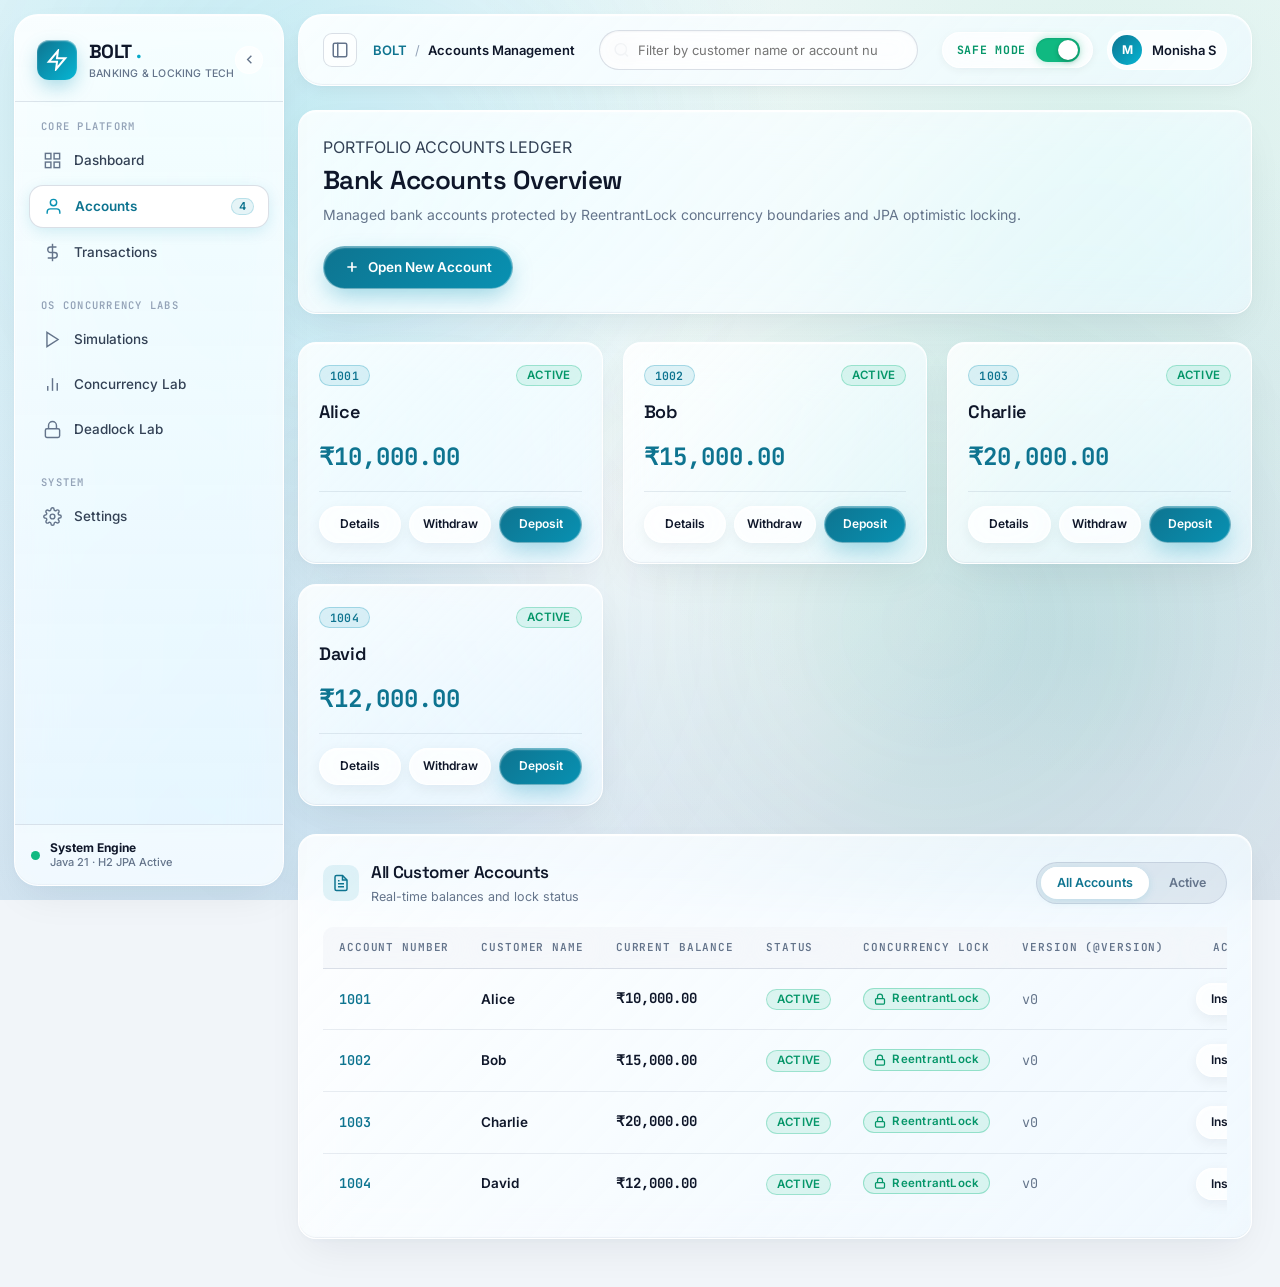
==== commit 2bf60e49: "fix(ui): keep sidebar expand button visible when collapsed, add macOS topbar sidebar toggle, and rem" ====
--- a/frontend/accounts.html
+++ b/frontend/accounts.html
@@ -126,6 +126,12 @@
         <div class="topbar-left">
           <button class="mobile-menu-btn" aria-label="Open Navigation">
             <svg width="20" height="20" viewBox="0 0 24 24" fill="none" stroke="currentColor" stroke-width="2"><line x1="3" y1="12" x2="21" y2="12"></line><line x1="3" y1="6" x2="21" y2="6"></line><line x1="3" y1="18" x2="21" y2="18"></line></svg>
+          </button>
+          <button class="sidebar-toggle-topbar-btn" title="Toggle Sidebar (Expand / Collapse)" aria-label="Toggle Sidebar">
+            <svg width="18" height="18" viewBox="0 0 24 24" fill="none" stroke="currentColor" stroke-width="2" stroke-linecap="round" stroke-linejoin="round">
+              <rect x="3" y="3" width="18" height="18" rx="2" ry="2"></rect>
+              <line x1="9" y1="3" x2="9" y2="21"></line>
+            </svg>
           </button>
           <div class="breadcrumbs">
             <span class="crumb-root">BOLT</span>
--- a/frontend/css/layout.css
+++ b/frontend/css/layout.css
@@ -274,12 +274,44 @@
 }
 
 .sidebar.collapsed .sidebar-header {
-  padding: 22px 14px;
-  justify-content: center;
+  padding: 16px 10px 14px 10px;
+  display: flex;
+  flex-direction: column;
+  align-items: center;
+  justify-content: center;
+  gap: 10px;
+}
+
+.sidebar.collapsed .brand-link {
+  cursor: pointer;
 }
 
 .sidebar.collapsed .sidebar-collapse-btn {
-  display: none;
+  display: flex !important;
+  width: 32px;
+  height: 32px;
+  border-radius: 50%;
+  background: rgba(255, 255, 255, 0.90);
+  border: 1px solid rgba(148, 163, 184, 0.40);
+  color: var(--c-brand-dark);
+  box-shadow: 0 2px 8px rgba(15, 23, 42, 0.08);
+  cursor: pointer;
+  align-items: center;
+  justify-content: center;
+  transition: all var(--transition-fast);
+}
+
+.sidebar.collapsed .sidebar-collapse-btn svg {
+  transform: rotate(180deg);
+  transition: transform var(--transition-fast);
+}
+
+.sidebar.collapsed .sidebar-collapse-btn:hover {
+  background: #FFFFFF;
+  color: var(--c-brand);
+  transform: scale(1.12);
+  box-shadow: 0 4px 14px rgba(8, 145, 178, 0.25);
+  border-color: var(--c-vibrant);
 }
 
 .sidebar.collapsed .nav-item a {
@@ -342,6 +374,36 @@
   align-items: center;
   justify-content: center;
   box-shadow: 0 2px 8px rgba(15, 23, 42, 0.06);
+}
+
+/* Topbar macOS Sidebar Toggle Button */
+.sidebar-toggle-topbar-btn {
+  width: 34px;
+  height: 34px;
+  border-radius: 9px;
+  display: flex;
+  align-items: center;
+  justify-content: center;
+  color: var(--text-muted);
+  background: rgba(255, 255, 255, 0.70);
+  border: 1px solid rgba(148, 163, 184, 0.35);
+  cursor: pointer;
+  transition: all var(--transition-fast);
+  flex-shrink: 0;
+}
+
+.sidebar-toggle-topbar-btn:hover {
+  background: #FFFFFF;
+  color: var(--c-brand);
+  border-color: var(--c-vibrant);
+  box-shadow: 0 2px 8px rgba(8, 145, 178, 0.15);
+  transform: translateY(-1px);
+}
+
+@media (max-width: 992px) {
+  .sidebar-toggle-topbar-btn {
+    display: none;
+  }
 }
 
 .breadcrumbs {
